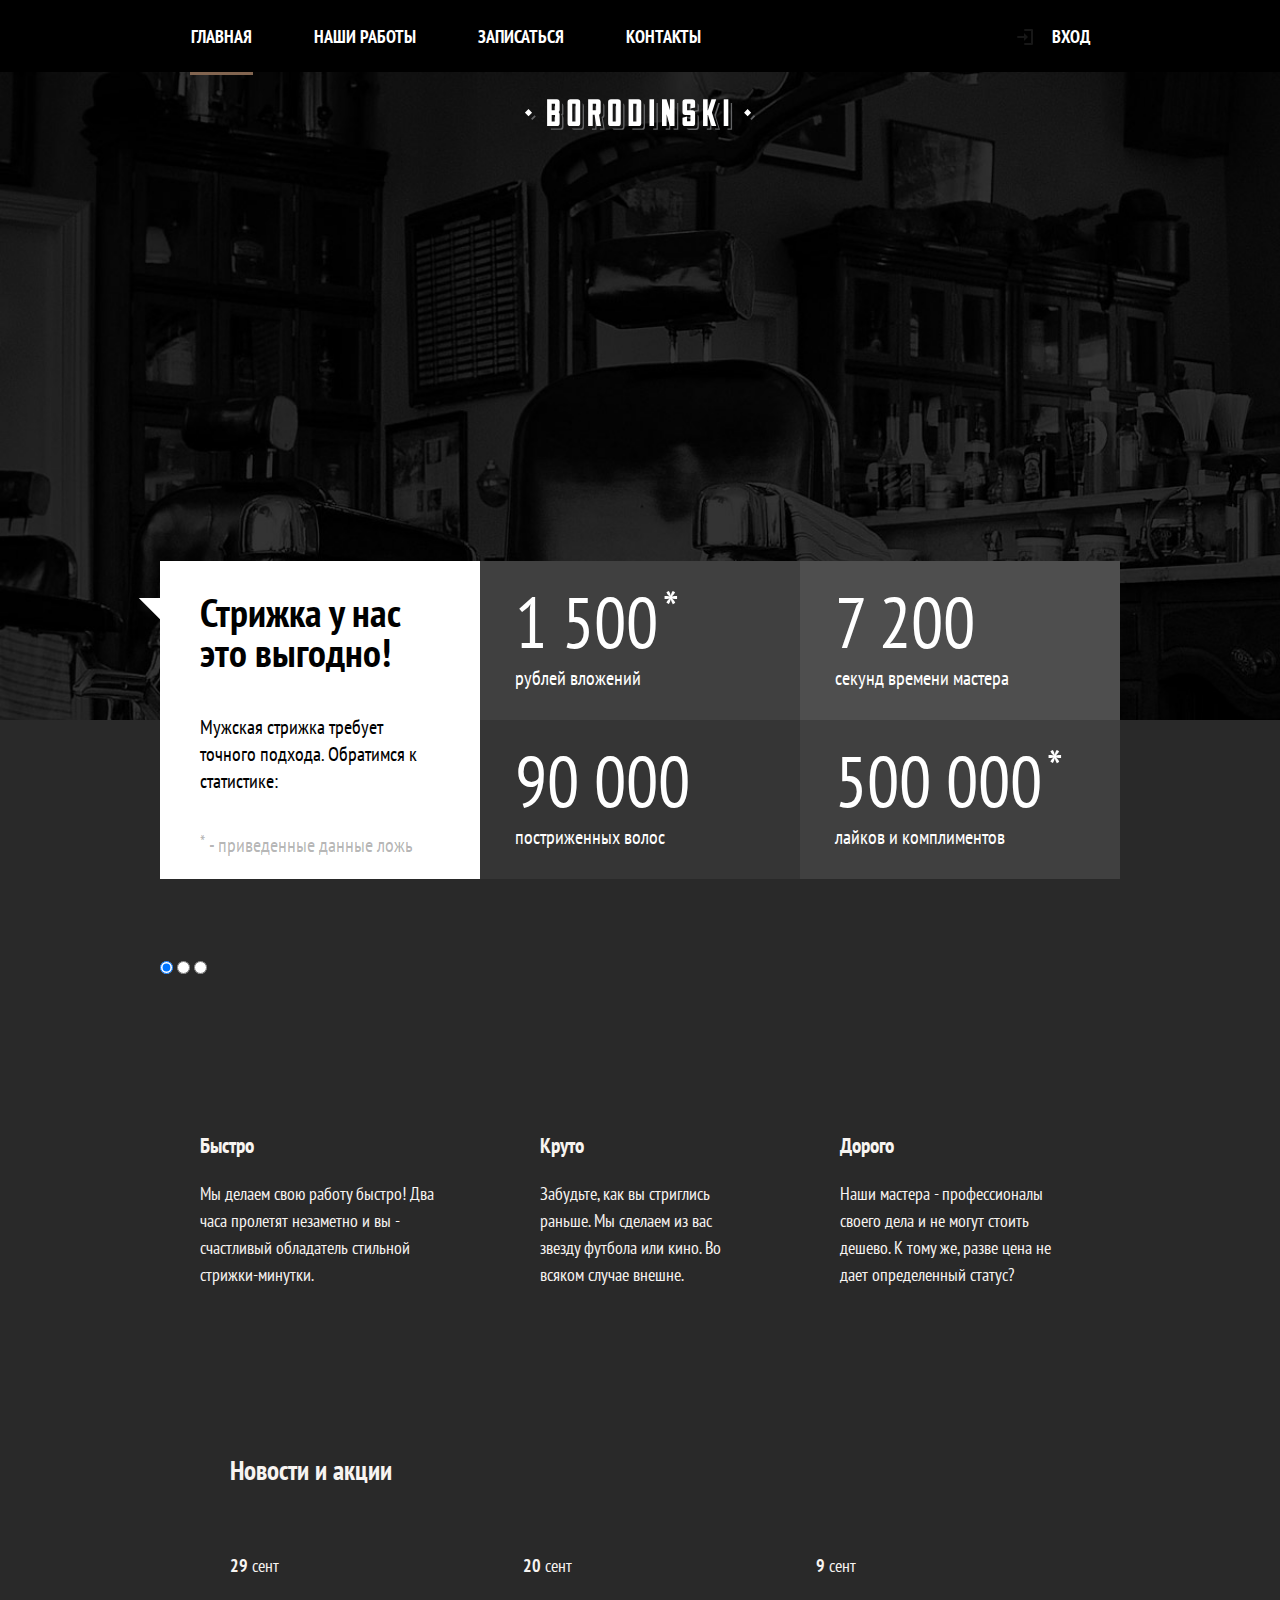
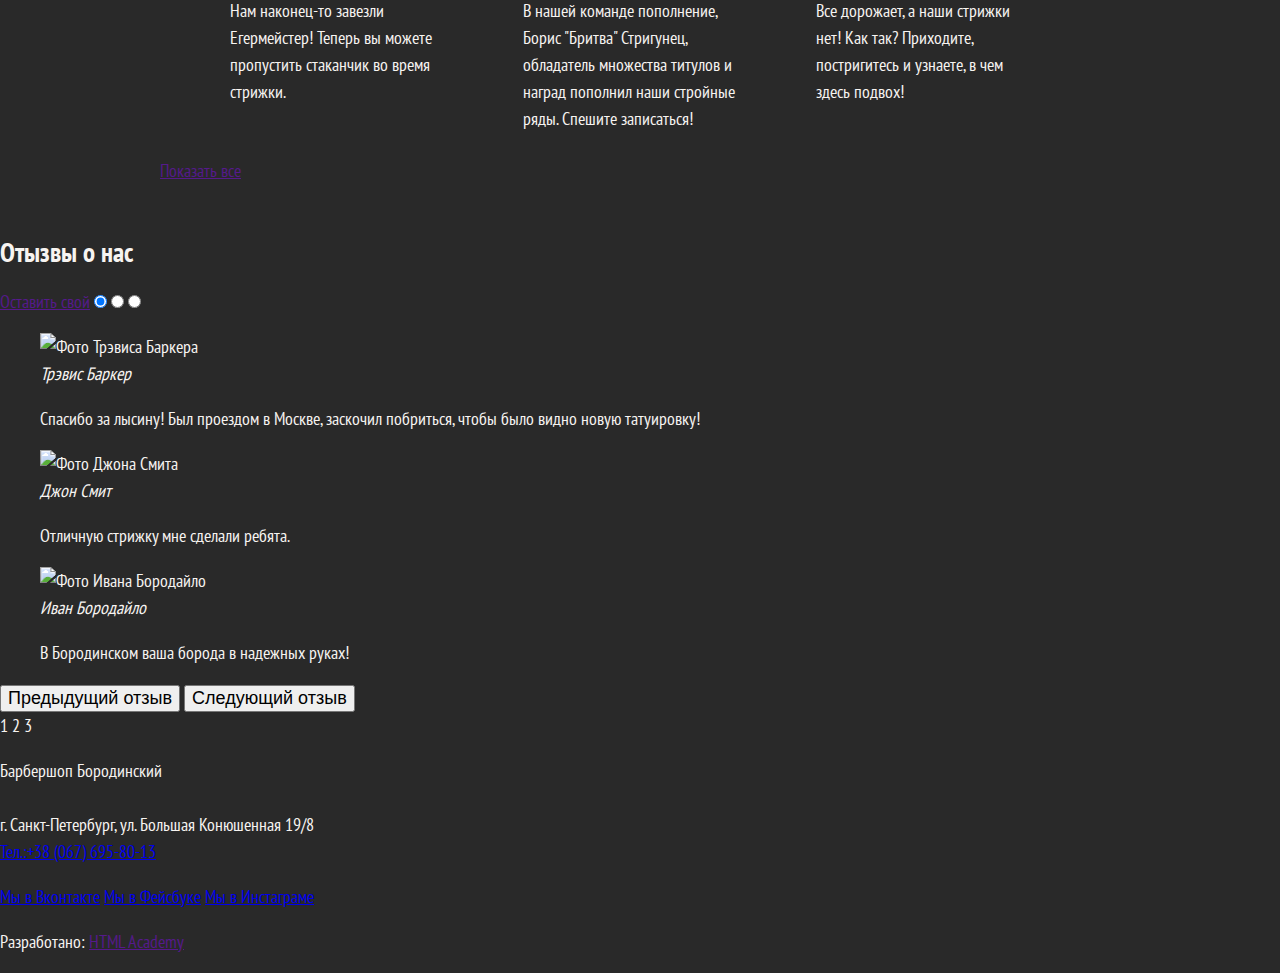
==== index.html @ 431e6f8d "Add files via upload" ====
<!DOCTYPE html>
<html lang="ru">
  <head>
    <meta charset="utf-8">
    <title>Барбершоп Бородинский</title>
    <meta name="viewport" content="width=device-width,initial-scale=1">
    <meta name="format-deection" content="telephone=no">
    <link rel="stylesheet" href="css/normalize.css">
    <link rel="stylesheet" href="css/style.css">
    <link rel="shortcut icon" href="favicon.png" type="image/png">
    <link href="https://fonts.googleapis.com/css?family=PT+Sans+Narrow:400,700&amp;subset=cyrillic" rel="stylesheet">
  </head>
  <body>
    <header class="page-header">
      <h1 class="visually-hidden">Барбершоп Бородинский - истинно мужская классика</h1>
      <div class="page-header__logo">
        <img src="img/logotype-mobile.svg" width="370" height="153" alt="Барбершоп Бородинский">
      </div>
      <nav class="main-nav  main-nav--closed  main-nav--nojs">
        <button class="main-nav__toggle" type="button">Открыть меню</button>
        <div class="main-nav__wrapper">
          <ul class="main-nav__items">
            <li class="main-nav__item  main-nav__item--active"><a>Главная</a></li>
            <li class="main-nav__item"><a href="">Наши работы</a></li>
            <li class="main-nav__item"><a href="">Записаться</a></li>
            <li class="main-nav__item"><a href="">Контакты</a></li>
          </ul>
          <ul class="main-nav__user-items">
            <li class="main-nav__user-item"><a class="main-nav__user-login" href="login.html" title="Войти">Вход</a></li>
          </ul>
        </div>
      </nav>
    </header>
    <main class="page-main">
      <section class="stats">
        <header class="stats__header">
          <h2 class="stats__title  visually-hidden">Статистика Барбершопа</h2>
          <b class="stats__slogan">Стрижка у нас<br>  это выгодно!</b>
          <p class="stats__intro">Мужская стрижка требует точного подхода. Обратимся к статистике:</p>
          <small class="stats__legend  stats__legend--top"><sup>*</sup> - приведенные данные ложь</small>
        </header>
        <table class="stats__items">
          <tr>
            <td class="stats__value">1 500<sup>*</sup></td>
            <td class="stats__field">рублей<br> вложений</td>
          </tr>
          <tr>
            <td class="stats__value">7 200</td>
            <td class="stats__field">секунд<br> времени мастера</td>
          </tr>
          <tr>
            <td class="stats__value">90 000</td>
            <td class="stats__field">постриженных<br> волос</td>
          </tr>
          <tr>
            <td class="stats__value">500 000<sup>*</sup></td>
            <td class="stats__field">лайков<br> и комплиментов</td>
          </tr>
        </table>
        <small class="stats__legend  stats__legend--bottom"><sup>*</sup> - приведенные данные ложь</small>
      </section>
      <section class="advantages">
        <div class="advantages__wrapper  slider">
          <h2 class="advantages__title  visually-hidden">Наши преимущества</h2>
          <input class="slider__input" type="radio" name="advantages" id="advantages-input-1" checked>
          <input class="slider__input" type="radio" name="advantages" id="advantages-input-2">
          <input class="slider__input" type="radio" name="advantages" id="advantages-input-3">
          <ul class="advantages__items">
            <li class="advantages__item  advantages__item--fast  slider__item">
              <h3 class="advantages__item-title">Быстро</h3>
              <p>Мы делаем свою работу быстро! Два часа пролетят незаметно и вы - счастливый обладатель стильной стрижки-минутки.</p>
            </li>
            <li class="advantages__item  advantages__item--fast  slider__cool">
              <h3 class="advantages__item-title">Круто</h3>
              <p>Забудьте, как вы стриглись раньше. Мы сделаем из вас звезду футбола или кино. Во всяком случае внешне.</p>
            </li>
            <li class="advantages__item  advantages__item--fast  slider__pricy">
              <h3 class="advantages__item-title">Дорого</h3>
              <p>Наши мастера - профессионалы своего дела и не могут стоить дешево. К тому же, разве цена не дает определенный статус?</p>
            </li>
          </ul>
          <div class="advantages__toggles  slider__toggles">
            <label class="slider__toggle" for="advantages-input-1"></label>
            <label class="slider__toggle" for="advantages-input-2"></label>
            <label class="slider__toggle" for="advantages-input-3"></label>
          </div>
        </div>
      </section>
      <section class="news">
        <div class="news__wrapper">
          <h2 class="news__title">Новости и акции</h2>
          <ul class="news__items">
            <li class="news__item">
              <time class="news__date" datetime="2017-09-29"><b>29</b> сент</time>
              <p>Нам наконец-то завезли Егермейстер! Теперь вы можете пропустить стаканчик во время стрижки.</p>
            </li>
            <li class="news__item">
              <time class="news__date" datetime="2017-09-20"><b>20</b> сент</time>
              <p>В нашей команде пополнение, Борис "Бритва" Стригунец, обладатель множества титулов и наград
                пополнил наши стройные ряды. Спешите записаться!</p>
            </li>
            <li class="news__item">
              <time class="news__date" datetime="2017-09-09"><b>9</b> сент</time>
              <p>Все дорожает, а наши стрижки нет! Как так? Приходите, постригитесь и узнаете, в чем здесь подвох!</p>
            </li>
          </ul>
          <a class="news__to-all  btn" href="">Показать все</a>
        </div>
      </section>
      <section class="reviews">
        <div class="reviews__wrapper  slider">
          <h2 class="reviews__title">Отызвы о нас</h2>
          <a class="reviews__write  btn" href="">Оставить свой</a>
          <input class="slider__input" type="radio" name="reviews" id="reviews-input-1" checked>
          <input class="slider__input" type="radio" name="reviews" id="reviews-input-2">
          <input class="slider__input" type="radio" name="reviews" id="reviews-input-3">
          <div class="reviews__items">
            <blockquote class="reviews__item  slider__item">
              <div class="reviews__author-foto">
                <img src="img/pic-travis.jpg" width="50" height="33" alt="Фото Трэвиса Баркера">
              </div>
              <cite class="reviews__author-name">Трэвис Баркер</cite>
              <p>Спасибо за лысину! Был проездом в Москве, заскочил побриться, чтобы было видно новую татуировку!</p>
            </blockquote>
            <blockquote class="reviews__item  slider__item">
              <div class="reviews__author-foto">
                <img src="img/pic-travis.jpg" width="50" height="33" alt="Фото Джона Смита">
              </div>
              <cite class="reviews__author-name">Джон Смит</cite>
              <p>Отличную стрижку мне сделали ребята.</p>
            </blockquote>
            <blockquote class="reviews__item  slider__item">
              <div class="reviews__author-foto">
                <img src="img/pic-travis.jpg" width="50" height="33" alt="Фото Ивана Бородайло">
              </div>
              <cite class="reviews__author-name">Иван Бородайло</cite>
              <p>В Бородинском ваша борода в надежных руках!</p>
            </blockquote>
            <button class="reviews__prev" type="button">Предыдущий отзыв</button>
            <button class="reviews__next" type="button">Следующий отзыв</button>
          </div>
          <div class="reviews__toggles  slider__toggles">
            <label class="slider__toggle" for="reviews-input-1">1</label>
            <label class="slider__toggle" for="reviews-input-2">2</label>
            <label class="slider__toggle" for="reviews-input-3">3</label>
          </div>
        </div>
      </section>
    </main>
    <footer class="page-footer">
      <div class="page-footer__wrapper">
        <p class="page-footer__contacts">
          <div>Барбершоп Бородинский</div><br>
          г. Санкт-Петербург, ул. Большая Конюшенная 19/8<br>
          <a href="tel:+380676958013"><span class="page-footer__contacts-hidden">Тел.:</span>+38 (067) 695-80-13</a>
        </p>
        <p class="page-footer__social">
          <span class="social-links">
            <a class="social-link  social-link--vk" href="https://vk.com">Мы в Вконтакте</a>
            <a class="social-link  social-link--fb" href="https://facebook.com">Мы в Фейсбуке</a>
            <a class="social-link  social-link--in" href="https://instagram.com">Мы в Инстаграме</a>
          </span>
          <p class="page-footer__copyright">
            Разработано:
            <a class="btn  page-footer__copyright-link" href="">HTML Academy</a>
          </p>
      </div>
    </footer>
    <script src="js/menu.js"></script>
  </body>
</html>
---- css/style.css ----
body {
  font-size: 18px;
  line-height: 27px;
  font-family: "PT Sans Narrow", Arial, sans-serif;
  color: #f7f4f1;
  font-style: normal;
  background-color: #292929;
}
img {
  max-width: 100%;
  height: auto;
}
.visually-hidden {
  position: absolute;
  overflow: hidden;
  clip: rect(0 0 0 0);
  height: 1px;
  width: 1px;
  margin: -1px;
  padding: 0;
  border: 0;
}
.advantages__wrapper {
  width: 320px;
  margin: 0 auto;
  min-height: 320px;
  padding-top: 30px;
}
@media (min-width: 768px) {
  .advantages__wrapper {
    width: 640px;
  }
}
@media (min-width: 1200px) {
  .advantages__wrapper {
    width: 960px;
  }
}
.advantages__items {
  margin: 0;
  padding: 0;
  list-style: none;
}
.advantages__item {
  min-height: 145px;
  margin-bottom: 23px;
  padding: 0 44px;
  padding-top: 125px;
}
.advantages__item:nth-child(n+2) {
  display: none;
}
@media (min-width: 768px) {
  .advantages__wrapper {
    padding-top: 42px;
  }
  .advantages__items {
    padding-bottom: 4px;
  }
  .advantages__item {
    min-height: 95px;
    margin: 0 30px;
    margin-bottom: 40px;
    padding: 0;
    padding-bottom: 39px;
    padding-left: 128px;
  }
  .advantages__item:nth-child(n+2) {
    display: block;
  }
  .advantages__item:last-child {
    margin-bottom: 0;
  }
}
@media (min-width: 1200px) {
  .advantages__wrapper {
    min-height: 275px;
    padding-top: 75px;
    padding-bottom: 59px;
  }
  .advantages__items {
    display: table;
    width: 100%
    height: 275px;
  }
  .advantages__item {
    display: table-cell;
    width: 240px;
    margin: 0;
    padding: 0 40px;
    padding-top: 130px;
  }
  .advantages__item:nth-child(n+2) {
    display: table-cell;
  }
  .advantages__item:nth-child(2) {
    width: 200px;
    padding-left: 60px;
    padding-right: 60px;
  }
}
.main-nav {
  position: relative;
  width: auto;
  min-height: 51px;
  background-color: #826550;
}
.main-nav__toggle {
  position: absolute;
  top: 0;
  right: 0;
  display: block;
  width: 70px;
  height: 50px;
  font-size: 0;
  z-index: 1000;
  background-color: #6a4d38;
  cursor: pointer;
  border: none;
}
.main-nav__toggle:hover {
  background-color: #624530;
}
.main-nav__toggle:active {
  background-color: #624530;
}
.main-nav--closed .main-nav__toggle::before {
  content: "";
  position: absolute;
  top: 15px;
  left: 17px;
  width: 36px;
  height: 2px;
  background-color: #ffffff;
  box-shadow: 0 8px 0 0 #ffffff,
              0 16px 0 0 #ffffff;
}
.main-nav--closed .main-nav__toggle:active::before {
  background-color: rgba(255, 255, 255, 0.3);
  box-shadow: 0 8px 0 0 rgba(255, 255, 255, 0.3), 0 16px 0 0 rgba(255, 255, 255, 0.3);
}
.main-nav--opened .main-nav__toggle {
  top: 0;
  right: auto;
  left: 0;
}
.main-nav--opened .main-nav__toggle::before,
.main-nav--opened .main-nav__toggle::after {
  content: "";
  position: absolute;
  top: 24px;
  left: 18px;
  width: 36px;
  height: 2px;
  background-color: #ffffff;
}
.main-nav--opened .main-nav__toggle::before {
  transform: rotate(45deg);
  box-shadow: none;
}
.main-nav--opened .main-nav__toggle::after {
  transform: rotate(-45deg);
}
.main-nav--opened .main-nav__toggle:active::before,
.main-nav--opened .main-nav__toggle:active::after {
  background-color: rgba(255, 255, 255, 0.3);
}
.main-nav__items,
.main-nav__user-items {
  margin: 0;
  padding: 0;
  list-style: none;
}
.main-nav__items {
  font-weight: bold;
}
.main-nav__item a {
  display: block;
  padding: 12px 21px;
  padding-bottom: 13px;
  font-size: 18px;
  line-height: 24px;
  color: #ffffff;
  text-transform: uppercase;
  text-decoration: none;
  background-color: #826560;
  border-top: 1px solid #886e5b;
  border-bottom: 1px solid #71543f;
}
.main-nav__item a[href]:hover {
  background-color: #755a46;
  border-top-color: #755a46;
}
.main-nav__item a[href]:active {
  color: rgba(255, 255, 255, 0.3);
  background-color: #6a4d38;
  border-top-color: #6a4d38;
}
.main-nav__user-login {
  position: relative;
  display: block;
  padding: 17px 21px;
  padding-left: 49px;
  line-height: 18px;
  color: #ffffff;
  text-decoration: none;
}
.main-nav__user-login::before {
  content: "";
  position: absolute;
  top: 17px;
  left: 21px;
  width: 16px;
  height: 16px;
  background-image: url("../img/icon-login.png");
  opacity: 0.3;
}
@media (max-width: 767px) {
  .main-nav--closed .main-nav__item {
    display: none;
  }
  .main-nav--closed .main-nav__item--active {
    display: block;
  }
  .main-nav--closed .main-nav__item--active a {
    padding-right: 70px;
    padding-left: 70px;
    text-align: center;
  }
  .main-nav--closed .main-nav__user-item {
    display: none;
  }
  .main-nav--opened .main-nav__wrapper {
    position: absolute;
    top: 0;
    right: 0;
    left: 70px;
    z-index: 20;
    height: 80vh;
    background-color: #6a4d38;
    box-shadow: -3px 0 7px 4px rgba(0, 0, 0, 0.4);
  }
  /* .main-nav--opened .main-nav__wrapper::before {
    content: "";
    position: absolute;
    top: 0;
    left: 6px;
    z-index: -1;
    width: 0;
    height: 100%;
    box-shadow: -7px 0 7px 4px rgba(0, 0, 0, 0.4);
  } */
  .main-nav--nojs .main-nav__toggle {
    display: none;
  }
  .main-nav--nojs .main-nav__wrapper {
    position: static;
    height: auto;
  }
  .main-nav--nojs .main-nav__item {
    display: block;
  }
  .main-nav--nojs .main-nav__item--active a {
    padding-right: 21px;
    padding-left: 21px;
    text-align: left;
  }
  .main-nav--nojs .main-nav__user-item {
    display: block;
    background-color: #6a4d38;
  }
}
@media (min-width: 768px) {
  .main-nav {
    width: auto;
    min-height: 70px;
    margin: 0;
    background-color: black;
  }
  .main-nav__wrapper {
    width: auto;
    display: flex;
  }
  .main-nav__toggle {
    display: none;
  }
  .main-nav__items {
    display: flex;
    flex-wrap: wrap;
    flex-grow: 1;
    width: 570px;
  }
  .main-nav__item {
    margin-right: 32px;
  }
  .main-nav__item:last-child {
    margin-right: 0;
  }
  .main-nav__item--active {
    position: relative;
  }
  .main-nav__item--active::after {
    content: "";
    position: absolute;
    right: 0;
    bottom: -3px;
    left: 0;
    height: 3px;
    background: #826550;
  }
  .main-nav__item a {
    padding: 0;
    padding-top: 25px;
    padding-bottom: 23px;
    background: none;
    border: none;
  }
  .main-nav__item a[href]:hover {
    color: #826550;
    background-color: black;
  }
  .main-nav__item a[href]:active {
    color: #ffffff;
    background-color: black;
    opacity: 0.3;
  }
  .main-nav__user-items {
    width: 60px;
  }
  .main-nav__user-login {
    width: 60px;
    height: 70px;
    padding: 0;
    font-size: 0;
  }
  .main-nav__user-login::before {
    top: 29px;
    left: 12px;
  }
  .main-nav__user-login:hover::before {
    opacity: 1;
  }
  .main-nav__user-login:active::before {
    opacity: 0.3;
  }
}
@media (min-width: 768px) and (min-width: 768px) {
  .main-nav__wrapper {
    width: 84%;
    max-width: 960px;
    margin: 0 auto;
  }
}
@media (min-width: 1200px) {
  .main-nav__item {
    margin-right: 0;
  }
  .main-nav__item--active::after {
    right: 30px;
    left: 30px;
  }
  .main-nav__item a {
    padding-right: 31px;
    padding-left: 31px;
  }
  .main-nav__item a[href]:hover {
    color: #000000;
    background-color: #ffffff;
  }
  .main-nav__item a[href]:active {
    color: rgba(0, 0, 0, 0.3);
    background-color: #ffffff;
    opacity: 1;
  }
  .main-nav__user-items {
    width: auto;
    max-width: 160px;
  }
  .main-nav__user-login {
    position: relative;
    width: auto;
    height: auto;
    padding-top: 25px;
    padding-right: 30px;
    padding-bottom: 23px;
    padding-left: 50px;
    font-weight: bold;
    font-size: 18px;
    line-height: 24px;
    text-transform: uppercase;
    text-decoration: none;
  }
  .main-nav__user-login:hover {
    color: #000000;
    background-color: #ffffff;
  }
  .main-nav__user-login:hover::before {
    background-image: url("../img/icon-login-hover.png");
  }
  .main-nav__user-login:active {
    color: rgba(0, 0, 0, 0.3);
    background-color: #ffffff;
  }
  .main-nav__user-login:active::before {
    opacity: 0.1;
  }
  .main-nav__user-login::before {
    left: 15px;
  }
}
.news__wrapper {
  width: 320px;
  margin: 0 auto;
  min-height: 440px;
  padding-top: 67px;
  padding-bottom: 28px;
}
@media (min-width: 768px) {
  .news__wrapper {
    width: 640px;
  }
}
@media (min-width: 1200px) {
  .news__wrapper {
    width: 960px;
  }
}
.news__title {
  min-height: 30px;
  margin: 0;
  margin-bottom: 28px;
}
.news__items {
  margin: 0;
  padding: 0;
  padding-bottom: 7px;
  list-style: none;
}
.news__item {
  min-height: 110px;
  margin: 0 20px;
  margin-bottom: 16px;
  padding-bottom: 18px;
  padding-left: 70px;
}
.news__item:nth-child(n+3) {
  display: none;
}
.news__item:nth-child(2) {
  min-height: 165px;
  padding-bottom: 0;
}
@media (min-width: 768px) {
  .news {
    padding-top: 90px;
    padding-bottom: 28px;
  }
  .news__wrapper {
    min-height: 270px;
    padding: 0;
  }
  .news__title {
    min-height: 40px;
    margin-right: 200px;
    margin-bottom: 55px;
  }
  .news_items {
    font-size: 0;
  }
  .news__item {
    display: inline-block;
    width: 219px;
    margin: 0;
    padding: 0;
    padding-left: 70px;
    vertical-align: top;
  }
}
@media (min-width: 1200px) {
  .news {
    padding-top: 88px;
    padding-bottom: 32px;
  }
  .news__title {
    margin-left: 70px;
  }
  .news__item:nth-child(n+3) {
    display: inline-block;
  }
}
.page-header__logo {
  height: 85px;
  text-align: center;
}
.page-header__logo img {
  width: 230px;
  height: 85px;
}
@media (min-width: 768px) {
  .page-header {
    /* position: relative; */
    display: flex;
    flex-direction: column;
    min-height: 0;
    background-color: #000000;
  }
  .page-header__logo {
    order: 2;
    /*position: absolute;
    bottom: 0; */
    width: 100%;
    height: 400px;
    background-color: #000000;
    background-image: url("../img/bb-tablet.jpg");
    background-repeat: no-repeat;
    background-position: center -9px;
    background-size: cover;
  }
}
@media (min-width: 1200px) {
  .page-header__logo {
    height: 648px;
    background-image: url("../img/bb-desktop.jpg");
    background-position: center 0px;
    background-size: cover;
  }
  .page-header__logo img {
    bottom: 438px;
  }
}
.stats {
  width: auto;
}
@media (min-width: 768px) {
  .stats {
    width: 84%;
    max-width: 960px;
    margin: 0 auto;
  }
}
.stats__header {
  padding-top: 27px;
  padding-right: 38px;
  padding-bottom: 26px;
  padding-left: 38px;
  min-height: 130px;
  color: #000000;
  background-color: #ffffff;
}
.stats__slogan {
  display: block;
  margin-bottom: 16px;
  font-weight: bold;
  font-size: 30px;
  line-height: 30px;
  text-align: center;
  text-transform: uppercase;
}
.stats__intro {
  margin: 0;
  font-size: 20px;
  line-height: 27px;
  text-align: center;
}
.stats__legend {
  display: block;
  font-size: 20px;
  line-height: 20px;
}
.stats__legend--bottom {
  padding-top: 20px;
  padding-bottom: 14px;
  text-align: center;
  color: rgba(255, 255, 255, 0.3);
  background-color: #292929;
}
.stats__legend--top {
  display: none;
}
.stats__legend sup {
  top: -0.25em;
  font-size: 90%;
}
.stats__items {
  width: 100%;
  border-collapse: collapse;
}
.stats__items tr {
  color: #ffffff;
  background-color: #404040;
}
.stats__items tr:nth-child(2) {
  background-color: #4e4e4e;
}
.stats__items tr:nth-child(3) {
  background-color: #353535;
}
.stats__items tr:nth-child(4) {
  background-color: #404040;
}
.stats__value,
.stats__field {
  width: 50%;
  padding: 20px;
  padding-bottom: 19px;
  vertical-align: top;
}
.stats__value {
  padding-right: 0;
  font-size: 40px;
  line-height: 40px;
}
.stats__value sup {
  top: -0.35em;
  margin-left: 5px;
}
.stats__field {
  padding-left: 0;
  font-size: 18px;
  line-height: 18px;
  text-align: right;
}
@media (min-width: 768px) {
  .stats {
    position: relative;
    z-index: 1;
    margin-top: -184px;
  }
  .stats__items {
    display: block;
  }
  .stats__items::after {
    content: "";
    display: table;
    clear: both;
  }
  .stats__header {
    position: relative;
    display: flex;
    flex-direction: row;
    flex-wrap: wrap;
    padding: 31px 40px;
    min-height: 129px;
    padding: 0;
    padding-top: 31px;
    padding-bottom: 24px;
  }
  .stats__header::before {
    content: "";
    position: absolute;
    top: 27px;
    left: -15px;
    border: 15px solid transparent;
    border-bottom-color: #ffffff;
    transform: rotate(45deg);
  }
  .stats__slogan {
    width: 50%;
    margin-bottom: 20px;
    font-size: 40px;
    line-height: 40px;
    text-align: left;
    text-transform: none;
  }
  .stats__intro {
    width: 37.5%;
    padding-left: 30px;
    padding: 0;
    padding-top: 4px;
    text-align: left;
  }
  .stats__legend--top {
    display: block;
    width: 50%;
    color: rgba(0, 0, 0, 0.3);
  }
  .stats__legend--bottom {
    display: none;
  }
  /*.stats__list {
    .clearfix();
    display: block;
  }*/
  .stats__items tbody {
    display: flex;
    flex-wrap: wrap;
  }
  .stats__items tr {
    display: block;
    box-sizing: border-box;
    width: 50%;
    padding: 25px 35px;
    padding-bottom: 28px;
  }
  .stats__value,
  .stats__field {
    display: block;
    width: auto;
    padding: 0;
  }
  .stats__value {
    margin-bottom: 7px;
    font-size: 72px;
    line-height: 72px;
  }
  .stats__field {
    font-size: 20px;
    line-height: 27px;
    text-align: left;
  }
  .stats__field br {
    display: none;
  }
}
@media (min-width: 1200px) {
  .stats {
    display: flex;
    margin-top: -159px;
  }
  .stats__header {
    flex-direction: column;
    width: 240px;
    min-height: 263px;
    padding-left: 40px;
    padding-right: 40px;
  }
  .stats__header::before {
    top: 22px;
  }
  .stats__slogan {
    width: auto;
    margin-bottom: 42px;
  }
  .stats__intro {
    width: auto;
    margin-bottom: 32px;
    padding: 0;
  }
  .stats__legend--top {
    width: auto;
    margin-top: auto;
  }
  .stats__items {
    display: flex;
    width: 640px;
  }
}
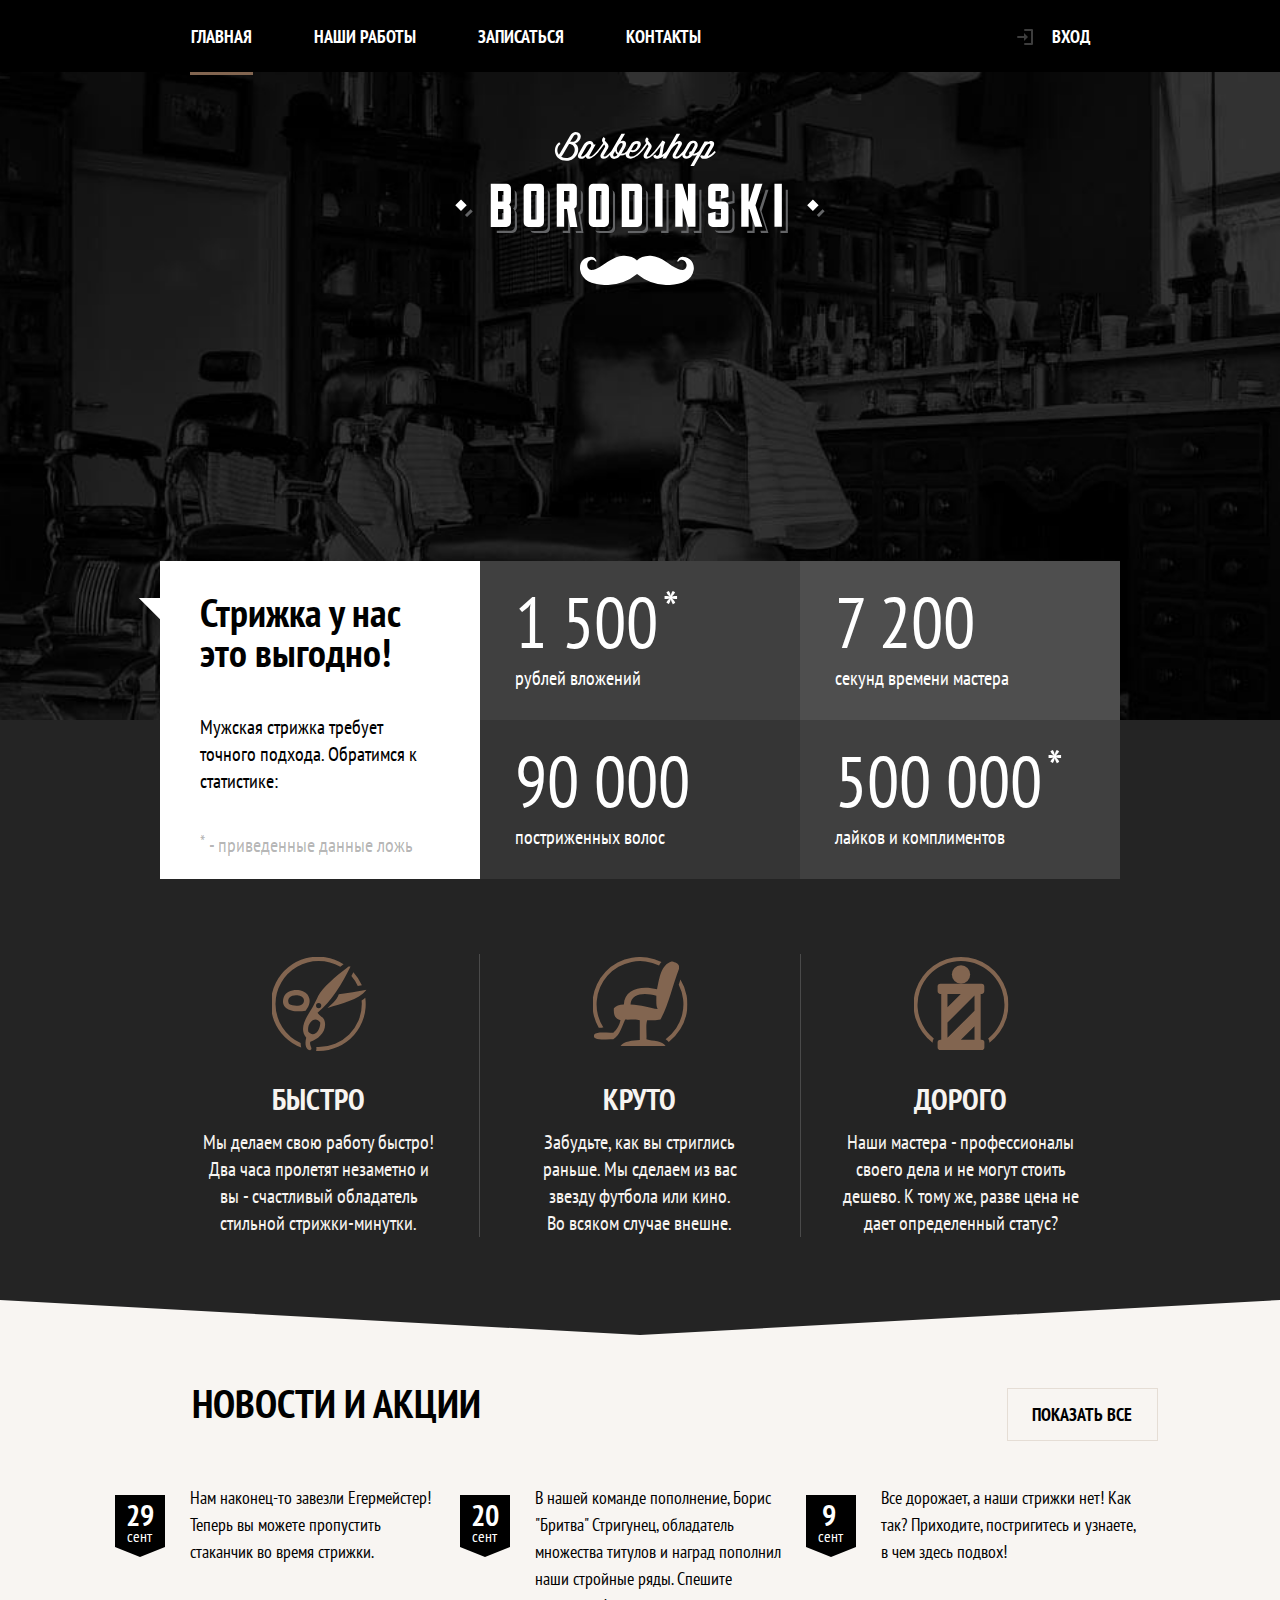
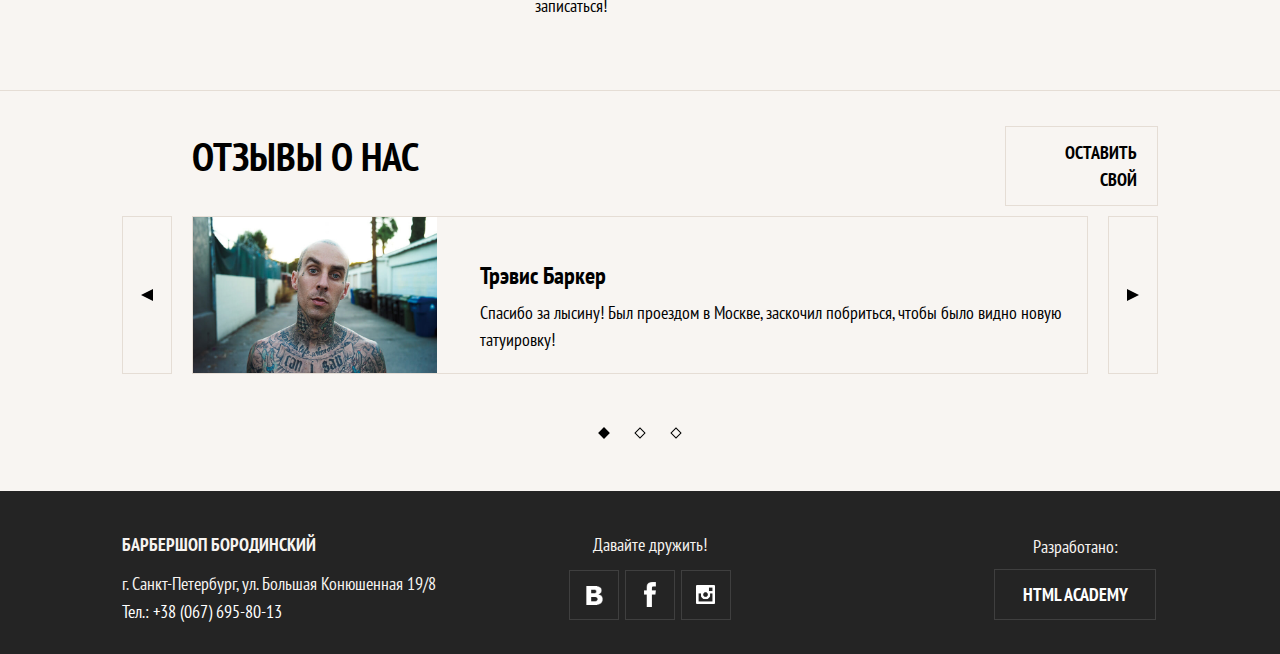
==== commit 060bdcd0: "Add files via upload" ====
--- a/index.html
+++ b/index.html
@@ -14,7 +14,11 @@
     <header class="page-header">
       <h1 class="visually-hidden">Барбершоп Бородинский - истинно мужская классика</h1>
       <div class="page-header__logo">
-        <img src="img/logotype-mobile.svg" width="370" height="153" alt="Барбершоп Бородинский">
+        <picture>
+          <source media="(min-width: 1200px)" srcset="img/logotype-desktop.svg">
+          <source media="(min-width: 768px)" srcset="img/logotype-tablet.svg">
+          <img src="img/logotype-mobile.svg" width="370" height="153" alt="Барбершоп «Бородинский»">
+        </picture>
       </div>
       <nav class="main-nav  main-nav--closed  main-nav--nojs">
         <button class="main-nav__toggle" type="button">Открыть меню</button>
@@ -70,11 +74,11 @@
               <h3 class="advantages__item-title">Быстро</h3>
               <p>Мы делаем свою работу быстро! Два часа пролетят незаметно и вы - счастливый обладатель стильной стрижки-минутки.</p>
             </li>
-            <li class="advantages__item  advantages__item--fast  slider__cool">
+            <li class="advantages__item  advantages__item--cool  slider__item">
               <h3 class="advantages__item-title">Круто</h3>
               <p>Забудьте, как вы стриглись раньше. Мы сделаем из вас звезду футбола или кино. Во всяком случае внешне.</p>
             </li>
-            <li class="advantages__item  advantages__item--fast  slider__pricy">
+            <li class="advantages__item  advantages__item--pricy  slider__item">
               <h3 class="advantages__item-title">Дорого</h3>
               <p>Наши мастера - профессионалы своего дела и не могут стоить дешево. К тому же, разве цена не дает определенный статус?</p>
             </li>
@@ -109,7 +113,7 @@
       </section>
       <section class="reviews">
         <div class="reviews__wrapper  slider">
-          <h2 class="reviews__title">Отызвы о нас</h2>
+          <h2 class="reviews__title">Отзывы о нас</h2>
           <a class="reviews__write  btn" href="">Оставить свой</a>
           <input class="slider__input" type="radio" name="reviews" id="reviews-input-1" checked>
           <input class="slider__input" type="radio" name="reviews" id="reviews-input-2">
@@ -117,21 +121,21 @@
           <div class="reviews__items">
             <blockquote class="reviews__item  slider__item">
               <div class="reviews__author-foto">
-                <img src="img/pic-travis.jpg" width="50" height="33" alt="Фото Трэвиса Баркера">
+                <img src="img/travis.jpg" width="50" height="33" alt="Фото Трэвиса Баркера">
               </div>
               <cite class="reviews__author-name">Трэвис Баркер</cite>
               <p>Спасибо за лысину! Был проездом в Москве, заскочил побриться, чтобы было видно новую татуировку!</p>
             </blockquote>
             <blockquote class="reviews__item  slider__item">
               <div class="reviews__author-foto">
-                <img src="img/pic-travis.jpg" width="50" height="33" alt="Фото Джона Смита">
+                <img src="img/diesel.jpg" width="50" height="33" alt="Фото Джона Смита">
               </div>
               <cite class="reviews__author-name">Джон Смит</cite>
               <p>Отличную стрижку мне сделали ребята.</p>
             </blockquote>
             <blockquote class="reviews__item  slider__item">
               <div class="reviews__author-foto">
-                <img src="img/pic-travis.jpg" width="50" height="33" alt="Фото Ивана Бородайло">
+                <img src="img/travis.jpg" width="50" height="33" alt="Фото Ивана Бородайло">
               </div>
               <cite class="reviews__author-name">Иван Бородайло</cite>
               <p>В Бородинском ваша борода в надежных руках!</p>
@@ -140,9 +144,9 @@
             <button class="reviews__next" type="button">Следующий отзыв</button>
           </div>
           <div class="reviews__toggles  slider__toggles">
-            <label class="slider__toggle" for="reviews-input-1">1</label>
-            <label class="slider__toggle" for="reviews-input-2">2</label>
-            <label class="slider__toggle" for="reviews-input-3">3</label>
+            <label class="slider__toggle" for="reviews-input-1"></label>
+            <label class="slider__toggle" for="reviews-input-2"></label>
+            <label class="slider__toggle" for="reviews-input-3"></label>
           </div>
         </div>
       </section>
@@ -151,15 +155,16 @@
       <div class="page-footer__wrapper">
         <p class="page-footer__contacts">
           <div>Барбершоп Бородинский</div><br>
-          г. Санкт-Петербург, ул. Большая Конюшенная 19/8<br>
-          <a href="tel:+380676958013"><span class="page-footer__contacts-hidden">Тел.:</span>+38 (067) 695-80-13</a>
+          <p class="page-footer__adress">г. Санкт-Петербург, ул. Большая Конюшенная 19/8<br></p>
+          <a class="btn  page-footer__contacts-hidden" href="tel:+380676958013">+38 (067) 695-80-13</a>
         </p>
         <p class="page-footer__social">
           <span class="social-links">
             <a class="social-link  social-link--vk" href="https://vk.com">Мы в Вконтакте</a>
             <a class="social-link  social-link--fb" href="https://facebook.com">Мы в Фейсбуке</a>
-            <a class="social-link  social-link--in" href="https://instagram.com">Мы в Инстаграме</a>
+            <a class="social-link  social-link--ig" href="https://instagram.com">Мы в Инстаграме</a>
           </span>
+        </p>
           <p class="page-footer__copyright">
             Разработано:
             <a class="btn  page-footer__copyright-link" href="">HTML Academy</a>
--- a/css/style.css
+++ b/css/style.css
@@ -1,10 +1,64 @@
+.btn {
+  font-weight: 700;
+  text-transform: uppercase;
+  text-decoration: none;
+}
+.slider__item {
+  display: none;
+}
+.slider__toggles {
+  width: 150px;
+  height: 10px;
+  text-align: center;
+  z-index: 1000;
+}
+.slider__toggle {
+  display: inline-block;
+  width: 6px;
+  height: 6px;
+  margin: 0 12px;
+  background-color: #f8f5f2;
+  border: 1px solid #000000;
+  vertical-align: top;
+  cursor: pointer;
+  transform: rotate(45deg);
+}
+.advantages__toggles .slider__toggle {
+  border: 1px solid #ffffff;
+  background-color: #242424;
+}
+.slider input[type=radio] {
+  display: none;
+}
+#reviews-input-1:checked ~ .reviews__items .reviews__item:nth-child(1),
+#reviews-input-2:checked ~ .reviews__items .reviews__item:nth-child(2),
+#reviews-input-3:checked ~ .reviews__items .reviews__item:nth-child(3) {
+  display: flex;
+  flex-direction: column;
+}
+#reviews-input-1:checked ~ .slider__toggles label[for=reviews-input-1],
+#reviews-input-2:checked ~ .slider__toggles label[for=reviews-input-2],
+#reviews-input-3:checked ~ .slider__toggles label[for=reviews-input-3] {
+  background-color: #000000;
+}
+#advantages-input-1:checked ~ .advantages__items .advantages__item:nth-child(1),
+#advantages-input-2:checked ~ .advantages__items .advantages__item:nth-child(2),
+#advantages-input-3:checked ~ .advantages__items .advantages__item:nth-child(3) {
+  display: block;
+  flex-direction: column;
+}
+#advantages-input-1:checked ~ .slider__toggles label[for=advantages-input-1],
+#advantages-input-2:checked ~ .slider__toggles label[for=advantages-input-2],
+#advantages-input-3:checked ~ .slider__toggles label[for=advantages-input-3] {
+  background-color: #ffffff;
+}
 body {
   font-size: 18px;
   line-height: 27px;
   font-family: "PT Sans Narrow", Arial, sans-serif;
   color: #f7f4f1;
   font-style: normal;
-  background-color: #292929;
+  background-color: #242424;
 }
 img {
   max-width: 100%;
@@ -21,9 +75,11 @@
   border: 0;
 }
 .advantages__wrapper {
+  position: relative;
   width: 320px;
   margin: 0 auto;
-  min-height: 320px;
+  width: 100%;
+  min-height: 280px;
   padding-top: 30px;
 }
 @media (min-width: 768px) {
@@ -35,6 +91,18 @@
   .advantages__wrapper {
     width: 960px;
   }
+}
+.advantages__wrapper::after {
+  content: "";
+  position: absolute;
+  margin-top: -20px;
+  width: 100%;
+  height: 35px;
+  bottom: -35px;
+  left: 0;
+  background-image: url(../img/corner-dark.svg);
+  background-repeat: no-repeat;
+  transform: rotate(180deg);
 }
 .advantages__items {
   margin: 0;
@@ -42,28 +110,116 @@
   list-style: none;
 }
 .advantages__item {
-  min-height: 145px;
-  margin-bottom: 23px;
-  padding: 0 44px;
+  min-height: 126px;
+  padding: 15px 44px;
   padding-top: 125px;
+}
+.advantages__item p {
+  text-align: center;
+  margin: auto;
+  margin-top: 0;
+  font-size: 20px;
+  line-height: 27px;
+  width: 90%;
+}
+.advantages__item-title {
+  text-align: center;
+  font-size: 30px;
+  line-height: 30px;
+  margin-top: 0;
+  margin-bottom: 15px;
+  text-transform: uppercase;
+}
+.advantages__item::before {
+  content: "";
+  position: absolute;
+  margin-top: -20px;
+  width: 95px;
+  height: 95px;
+  bottom: 190px;
+  left: 50%;
+  transform: translateX(-50%);
+  background-repeat: no-repeat;
+}
+.advantages__item--fast::before {
+  background-image: url(../img/advantage-1-illustration.svg);
+}
+.advantages__item--cool::before {
+  background-image: url(../img/advantage-2-illustration.svg);
+}
+.advantages__item--pricy::before {
+  background-image: url(../img/advantage-3-illustration.svg);
 }
 .advantages__item:nth-child(n+2) {
   display: none;
 }
+.advantages__toggles {
+  margin: auto;
+}
 @media (min-width: 768px) {
+  .advantages {
+    position: relative;
+  }
   .advantages__wrapper {
+    width: 81%;
     padding-top: 42px;
+    min-height: 510px;
   }
   .advantages__items {
     padding-bottom: 4px;
   }
+  .advantages__toggles {
+    display: none;
+  }
   .advantages__item {
+    position: relative;
     min-height: 95px;
     margin: 0 30px;
-    margin-bottom: 40px;
+    margin-bottom: 60px;
     padding: 0;
-    padding-bottom: 39px;
+    padding-bottom: 18px;
     padding-left: 128px;
+  }
+  .advantages__item::after {
+    content: "";
+    position: absolute;
+    right: 10px;
+    bottom: -20px;
+    left: 7px;
+    height: 1px;
+    background-color: #4a4a4a;
+  }
+  .advantages__item:last-child::after {
+    display: none;
+  }
+  .advantages__item::before {
+    content: "";
+    position: absolute;
+    margin-top: 0;
+    bottom: 0;
+    top: 3px;
+    left: 0;
+    transform: none;
+    width: 95px;
+    height: 94px;
+  }
+  .advantages__item::after:last-child {
+    height: 0px;
+  }
+  .advantages__item p {
+    text-align: left;
+    margin-top: 0;
+    font-size: 20px;
+    line-height: 27px;
+    width: 100%;
+  }
+  .advantages__item-title {
+    text-align: left;
+    font-size: 30px;
+    line-height: 30px;
+    margin-top: 0;
+    margin-bottom: 15px;
+    text-transform: uppercase;
   }
   .advantages__item:nth-child(n+2) {
     display: block;
@@ -71,15 +227,32 @@
   .advantages__item:last-child {
     margin-bottom: 0;
   }
+  .advantages__wrapper::after {
+    display: none;
+  }
+  .advantages::after {
+    content: "";
+    position: absolute;
+    margin-top: -20px;
+    width: 100%;
+    height: 35px;
+    bottom: -35px;
+    left: 0;
+    background-image: url(../img/corner-dark.svg);
+    background-repeat: no-repeat;
+    transform: rotate(180deg);
+  }
 }
 @media (min-width: 1200px) {
   .advantages__wrapper {
+    max-width: 1200px;
     min-height: 275px;
     padding-top: 75px;
     padding-bottom: 59px;
   }
   .advantages__items {
     display: table;
+    margin: auto;
     width: 100%
     height: 275px;
   }
@@ -90,6 +263,20 @@
     padding: 0 40px;
     padding-top: 130px;
   }
+  .advantages__item:nth-child(2) {
+    border-left: 1px solid #4a4a4a;
+    border-right: 1px solid #4a4a4a;
+  }
+  .advantages__item p {
+    text-align: center;
+  }
+  .advantages__item-title {
+    text-align: center;
+  }
+  .advantages__item::before {
+    left: 50%;
+    transform: translateX(-50%);
+  }
   .advantages__item:nth-child(n+2) {
     display: table-cell;
   }
@@ -97,6 +284,9 @@
     width: 200px;
     padding-left: 60px;
     padding-right: 60px;
+  }
+  .advantages__item::after {
+    display: none;
   }
 }
 .main-nav {
@@ -213,7 +403,7 @@
   width: 16px;
   height: 16px;
   background-image: url("../img/icon-login.png");
-  opacity: 0.3;
+  opacity: 0.8;
 }
 @media (max-width: 767px) {
   .main-nav--closed .main-nav__item {
@@ -408,47 +598,112 @@
     left: 15px;
   }
 }
+.news {
+  background-color: #f8f5f2;
+  color: #000000;
+}
 .news__wrapper {
-  width: 320px;
-  margin: 0 auto;
-  min-height: 440px;
-  padding-top: 67px;
-  padding-bottom: 28px;
-}
-@media (min-width: 768px) {
-  .news__wrapper {
-    width: 640px;
-  }
-}
-@media (min-width: 1200px) {
-  .news__wrapper {
-    width: 960px;
-  }
+  position: relative;
+  width: auto;
+  min-height: 390px;
 }
 .news__title {
-  min-height: 30px;
-  margin: 0;
-  margin-bottom: 28px;
+  font-size: 30px;
+  line-height: 30px;
+  text-align: center;
+  text-transform: uppercase;
+  padding-top: 60px;
+  margin-bottom: -80px;
+  margin-top: 0;
 }
 .news__items {
   margin: 0;
   padding: 0;
-  padding-bottom: 7px;
+  padding-bottom: 110px;
   list-style: none;
 }
 .news__item {
-  min-height: 110px;
-  margin: 0 20px;
+  height: 70px;
+  margin: 0;
   margin-bottom: 16px;
   padding-bottom: 18px;
-  padding-left: 70px;
+  padding-left: 90px;
 }
 .news__item:nth-child(n+3) {
   display: none;
 }
 .news__item:nth-child(2) {
-  min-height: 165px;
   padding-bottom: 0;
+}
+.news__to-all {
+  display: block;
+  font-weight: 700;
+  text-align: center;
+  margin: auto;
+  width: 95%;
+  line-height: 49px;
+  color: #000000;
+  text-transform: uppercase;
+  text-decoration: none;
+  border: 1px solid #e5ddd5;
+}
+.news__date {
+  position: relative;
+  display: inline-block;
+  box-sizing: border-box;
+  width: 50px;
+  top: 100px;
+  left: -75px;
+  margin: 12px 20px 0 0;
+  padding: 5px 12px 3px;
+  font-weight: 400;
+  font-size: 16px;
+  line-height: 16px;
+  color: #ffffff;
+  text-transform: lowercase;
+  background-color: #000000;
+}
+.news__date b {
+  width: 25px;
+}
+.news__date::after {
+  content: "";
+  position: absolute;
+  right: 0;
+  left: 0;
+  bottom: -10px;
+  width: 0;
+  height: 0;
+  border: 10px solid transparent;
+  border-top-color: #000000;
+  border-right-width: 25px;
+  border-bottom: none;
+  border-left-width: 25px;
+}
+.news__date b {
+  display: inline-block;
+  margin-bottom: -4px;
+  margin-left: -1px;
+  font-weight: 700;
+  font-size: 30px;
+  line-height: 30px;
+  text-align: center;
+}
+.news__item p {
+  width: 99%;
+  min-height: 54px;
+  margin-top: 35px;
+  margin-bottom: 0;
+}
+@media (max-width: 767px) {
+  .news__wrapper::before {
+    content: "";
+    position: absolute;
+    width: 100%;
+    top: 53%;
+    height: 1px;
+    background-color: #e5ddd5;
+  }
 }
 @media (min-width: 768px) {
   .news {
@@ -456,24 +711,53 @@
     padding-bottom: 28px;
   }
   .news__wrapper {
+    width: 81%;
+    margin: 0 auto;
     min-height: 270px;
     padding: 0;
   }
+  .news__to-all {
+    position: absolute;
+    text-align: right;
+    width: 111px;
+    top: 0;
+    right: 0;
+    padding: 1px 25px 1px 13px;
+    border: 1px solid #e5ddd5;
+    color: #000000;
+  }
+  .news__date {
+    top: 65px;
+    left: -60px;
+  }
   .news__title {
-    min-height: 40px;
-    margin-right: 200px;
-    margin-bottom: 55px;
+    font-size: 40px;
+    margin-left: 0;
+    padding-left: 0;
+    text-align: left;
+    padding-top: 0;
+    margin-bottom: 0;
+    margin-top: 0;
   }
   .news_items {
+    display: flex;
     font-size: 0;
   }
   .news__item {
     display: inline-block;
-    width: 219px;
+    width: 38%;
     margin: 0;
     padding: 0;
-    padding-left: 70px;
+    padding-left: 60px;
     vertical-align: top;
+  }
+  .news__item:nth-child(2) {
+    float: right;
+    margin-right: 0;
+  }
+  .news__item p {
+    margin-top: 0;
+    margin-left: 10px;
   }
 }
 @media (min-width: 1200px) {
@@ -481,11 +765,219 @@
     padding-top: 88px;
     padding-bottom: 32px;
   }
+  .news__wrapper {
+    max-width: 1200px;
+  }
   .news__title {
-    margin-left: 70px;
+    padding-left: 70px;
+  }
+  .news__items {
+    display: flex;
+    justify-content: space-around;
+  }
+  .news__item {
+    display: inline-block;
+    width: 25%;
+    margin: 0;
+    padding: 0;
+    padding-left: 50px;
+    vertical-align: top;
+  }
+  .news__item p {
+    margin-top: 0;
+    margin-left: 0;
   }
   .news__item:nth-child(n+3) {
     display: inline-block;
+  }
+  .news__date {
+    left: -75px;
+  }
+}
+.page-footer {
+  position: relative;
+  margin-bottom: 10px;
+  text-align: center;
+  margin-top: 40px;
+}
+.page-footer__wrapper {
+  width: auto;
+}
+.page-footer__contacts + div {
+  font-weight: 700;
+  margin-bottom: -30px;
+}
+.page-footer__copyright {
+  margin-top: 35px;
+}
+.page-footer__copyright-link,
+.page-footer__contacts-hidden {
+  color: #ffffff;
+  display: block;
+  border: 1px solid #3f3f3f;
+  margin: auto;
+  width: 95%;
+  margin-top: 12px;
+  line-height: 49px;
+  margin-bottom: 20px;
+}
+.page-footer__contacts-hidden {
+  margin-top: 20px;
+  padding-bottom: 1px;
+}
+.page-footer__social {
+  width: 100%;
+  margin-top: 35px;
+  border-top: 1px solid #3f3f3f;
+  border-bottom: 1px solid #3f3f3f;
+  font-size: 0;
+  height: 98px;
+}
+.social-link {
+  width: 33%;
+  display: inline-block;
+  background-repeat: no-repeat;
+  background-position: center;
+  line-height: 98px;
+}
+.social-link--vk {
+  background-image: url(../img/vk-big.png);
+}
+.social-link--fb {
+  background-image: url(../img/fb-big.png);
+  border-left: 1px solid #3f3f3f;
+  border-right: 1px solid #3f3f3f;
+}
+.social-link--ig {
+  background-image: url(../img/ig-big.png);
+}
+@media (max-width: 767px) {
+  .page-footer__wrapper::after {
+    content: "";
+    position: absolute;
+    width: 100%;
+    height: 35px;
+    top: -70px;
+    left: 0;
+    background-image: url(../img/corner-light.svg);
+    background-repeat: no-repeat;
+    transform: rotate(180deg);
+  }
+  .page-footer__contacts {
+    margin-top: 70px;
+  }
+}
+@media (min-width: 768px) {
+  .page-footer__wrapper {
+    position: relative;
+    width: 81%;
+    margin: auto;
+  }
+  .page-footer__contacts {
+    display: block;
+    text-align: left;
+  }
+  .page-footer__contacts + div {
+    text-align: left;
+    text-transform: uppercase;
+  }
+  .page-footer__copyright-link {
+    margin-top: 9px;
+    width: 160px;
+  }
+  .page-footer__contacts-hidden {
+    color: #ffffff;
+    display: block;
+    margin: auto;
+    line-height: 49px;
+    border: 0px;
+    padding-bottom: 0px;
+    margin-left: 0px;
+    font-weight: 400;
+    text-align: left;
+  }
+  .page-footer__contacts-hidden::before {
+    content: "Тел.: ";
+    text-transform: none;
+  }
+  .page-footer__adress {
+    text-align: left;
+    margin-top: 15px;
+    margin-bottom: -10px;
+  }
+  .page-footer__social {
+    border: 0px;
+    margin-bottom: 80px;
+  }
+  .social-link {
+    width: 33%;
+    display: inline-block;
+    background-repeat: no-repeat;
+    background-position: center;
+    line-height: 98px;
+  }
+  .social-link--vk {
+    border-top: 1px solid #3f3f3f;
+    border-left: 1px solid #3f3f3f;
+    border-bottom: 1px solid #3f3f3f;
+  }
+  .social-link--fb {
+    border-top: 1px solid #3f3f3f;
+    border-bottom: 1px solid #3f3f3f;
+  }
+  .social-link--ig {
+    border-top: 1px solid #3f3f3f;
+    border-bottom: 1px solid #3f3f3f;
+    border-right: 1px solid #3f3f3f;
+  }
+  .page-footer__copyright {
+    position: absolute;
+    top: -33px;
+    right: 2px;
+  }
+}
+@media (min-width: 1200px) {
+  .page-footer__wrapper {
+    max-width: 1200px;
+    position: relative;
+  }
+  .page-footer__social {
+    position: absolute;
+    border: 0px;
+    top: 0;
+    left: 43%;
+    margin-bottom: 80px;
+    width: 165px;
+    display: inline-block;
+    margin: 0;
+    margin-bottom: 50px;
+  }
+  .social-link {
+    width: 48px;
+    height: 48px;
+    margin-top: 5px;
+    display: inline-block;
+    background-repeat: no-repeat;
+    background-position: center;
+    line-height: 48px;
+  }
+  .social-link--vk {
+    background-size: 35%;
+    border: 1px solid #3f3f3f;
+    margin-right: 6px;
+  }
+  .social-link--fb {
+    background-size: 25%;
+    border: 1px solid #3f3f3f;
+    margin-right: 6px;
+  }
+  .social-link--ig {
+    background-size: 40%;
+    border: 1px solid #3f3f3f;
+  }
+  .page-footer__social::before {
+    content: "Давайте дружить!";
+    font-size: 18px;
   }
 }
 .page-header__logo {
@@ -510,21 +1002,30 @@
     bottom: 0; */
     width: 100%;
     height: 400px;
+    background-image: url("../img/bb-tablet.jpg");
     background-color: #000000;
-    background-image: url("../img/bb-tablet.jpg");
     background-repeat: no-repeat;
     background-position: center -9px;
     background-size: cover;
   }
+  .page-header__logo img {
+    position: relative;
+    width: 370px;
+    height: 101px;
+    top: 40px;
+  }
 }
 @media (min-width: 1200px) {
   .page-header__logo {
     height: 648px;
-    background-image: url("../img/bb-desktop.jpg");
     background-position: center 0px;
     background-size: cover;
   }
   .page-header__logo img {
+    position: relative;
+    width: 370px;
+    height: 153px;
+    top: 60px;
     bottom: 438px;
   }
 }
@@ -572,7 +1073,7 @@
   padding-bottom: 14px;
   text-align: center;
   color: rgba(255, 255, 255, 0.3);
-  background-color: #292929;
+  background-color: #242424;
 }
 .stats__legend--top {
   display: none;
@@ -660,6 +1161,7 @@
     font-size: 40px;
     line-height: 40px;
     text-align: left;
+    padding-left: 34px;
     text-transform: none;
   }
   .stats__intro {
@@ -672,6 +1174,7 @@
   .stats__legend--top {
     display: block;
     width: 50%;
+    padding-left: 34px;
     color: rgba(0, 0, 0, 0.3);
   }
   .stats__legend--bottom {
@@ -729,6 +1232,7 @@
   }
   .stats__slogan {
     width: auto;
+    padding-left: 0px;
     margin-bottom: 42px;
   }
   .stats__intro {
@@ -738,6 +1242,7 @@
   }
   .stats__legend--top {
     width: auto;
+    padding-left: 0px;
     margin-top: auto;
   }
   .stats__items {
@@ -745,3 +1250,248 @@
     width: 640px;
   }
 }
+.reviews {
+  min-height: 250px;
+  background-color: #f8f5f2;
+  color: #000000;
+  border-top: 1px solid #e5ddd5;
+  position: relative;
+}
+.reviews__wrapper {
+  width: auto;
+  position: relative;
+  z-index: 1;
+}
+.reviews__title {
+  font-size: 30px;
+  line-height: 30px;
+  text-align: center;
+  text-transform: uppercase;
+  padding-top: 30px;
+  margin-bottom: -80px;
+  margin-top: 0;
+}
+.reviews__prev,
+.reviews__next {
+  display: none;
+}
+.reviews__author-name {
+  font-size: 24px;
+  font-weight: 700;
+  font-style: normal;
+}
+.reviews__toggles {
+  position: absolute;
+  left: 50%;
+  transform: translateX(-50%);
+  bottom: -30px;
+}
+.reviews__author-name {
+  width: 300px;
+  margin-left: 45px;
+  margin-top: 100px;
+}
+.reviews__author-foto {
+  display: inline-block;
+  position: absolute;
+  top: 110px;
+  margin-left: -25px;
+  width: 50px;
+  box-sizing: border-box;
+  height: 48px;
+  overflow: hidden;
+  border: 1px solid #e9e2db;
+}
+.reviews__author-foto img {
+  position: absolute;
+  top: 10px;
+  transform: scale(1.55);
+  height: auto;
+}
+.reviews__item p {
+  margin-left: 45px;
+  margin-top: 5px;
+  min-height: 54px;
+  width: 95%;
+}
+@media (max-width: 767px) {
+  .reviews__write {
+    display: none;
+  }
+}
+@media (min-width: 768px) {
+  .reviews {
+    min-height: 350px;
+    border-top: 1px solid #e5ddd5;
+  }
+  .reviews__wrapper {
+    width: 81%;
+    margin: auto;
+  }
+  .reviews__author-name {
+    margin-top: 30px;
+    margin-left: 19%;
+    padding-left: 10px;
+    padding-bottom: 5px;
+  }
+  .reviews__title {
+    font-size: 40px;
+    padding-left: 0;
+    text-align: left;
+    padding-top: 50px;
+    margin-bottom: 0;
+    margin-top: 0;
+  }
+  .reviews__write {
+    position: absolute;
+    text-align: right;
+    width: 111px;
+    padding: 12px 20px 12px 20px;
+    top: 40px;
+    right: 0;
+    border: 1px solid #e5ddd5;
+    color: #000000;
+  }
+  .reviews__prev,
+  .reviews__next {
+    position: relative;
+    display: block;
+    width: 56px;
+    height: 158px;
+    margin-top: 45px;
+    font-size: 0;
+    background-color: transparent;
+    cursor: pointer;
+    outline: 0;
+    border: 1px solid #e5ddd5;
+  }
+  .reviews__prev {
+    order: -1;
+  }
+  .reviews__items {
+    display: flex;
+    width: 100%;
+    height: 158px;
+    margin: 0px;
+  }
+  .reviews__item {
+    position: relative;
+    width: 100%;
+    top: 45px;
+    min-height: 156px;
+    margin: 0;
+    margin-bottom: 50px;
+    border-top: 1px solid #e5ddd5;
+    border-bottom: 1px solid #e5ddd5;
+  }
+  .reviews__item p {
+    margin-left: 19%;
+    padding-left: 10px;
+    margin-top: 5px;
+    min-height: 54px;
+    width: 79%;
+  }
+  .reviews__author-foto {
+    top: 40px;
+    border-radius: 50%;
+    width: 80px;
+    height: 80px;
+    left: 8%;
+  }
+  .reviews__author-foto img {
+    position: absolute;
+    top: 27px;
+    left: 15px;
+    transform: scale(2.5);
+    height: auto;
+  }
+  .reviews__toggles {
+    bottom: -50px;
+    width: 130px;
+    background-color: #f8f5f2;
+  }
+  .reviews__prev::before {
+    content: "";
+    position: absolute;
+    top: 50%;
+    left: 50%;
+    width: 0;
+    height: 0;
+    border: 6px solid transparent;
+    border-left: none;
+    border-right: 12px solid #000;
+    transform: translate(-50%, -50%);
+  }
+  .reviews__next::before {
+    content: "";
+    position: absolute;
+    top: 50%;
+    left: 50%;
+    width: 0;
+    height: 0;
+    border: 6px solid transparent;
+    border-right: none;
+    border-left: 12px solid #000;
+    transform: translate(-50%, -50%);
+  }
+}
+@media (min-width: 1200px) {
+  .reviews {
+    min-height: 400px;
+  }
+  .reviews__wrapper {
+    max-width: 1200px;
+  }
+  .reviews__title {
+    padding-left: 70px;
+    margin-top: 0;
+    padding-top: 50px;
+  }
+  .reviews__write {
+    width: 111px;
+    top: 35px;
+  }
+  .reviews__author-foto {
+    top: 0;
+    border: none;
+    border-radius: 0;
+    width: 249px;
+    height: 156px;
+    left: 20px;
+  }
+  .reviews__author-foto img {
+    position: absolute;
+    width: 249px;
+    height: 160px;
+    top: 0;
+    left: 5px;
+    transform: scale(1);
+    height: auto;
+  }
+  .reviews__author-name {
+    margin-top: 45px;
+    margin-left: 31%;
+    padding-left: 10px;
+    padding-bottom: 5px;
+  }
+  .reviews__item p {
+    margin-left: 31%;
+    padding-left: 10px;
+    margin-top: 5px;
+    min-height: 54px;
+    width: 69%;
+  }
+  .reviews__toggles {
+    bottom: -110px;
+  }
+  .reviews__prev {
+    margin-right: 20px;
+  }
+  .reviews__next {
+    margin-left: 20px;
+  }
+  .reviews__item {
+    border-left: 1px solid #e5ddd5;
+    border-right: 1px solid #e5ddd5;
+  }
+}
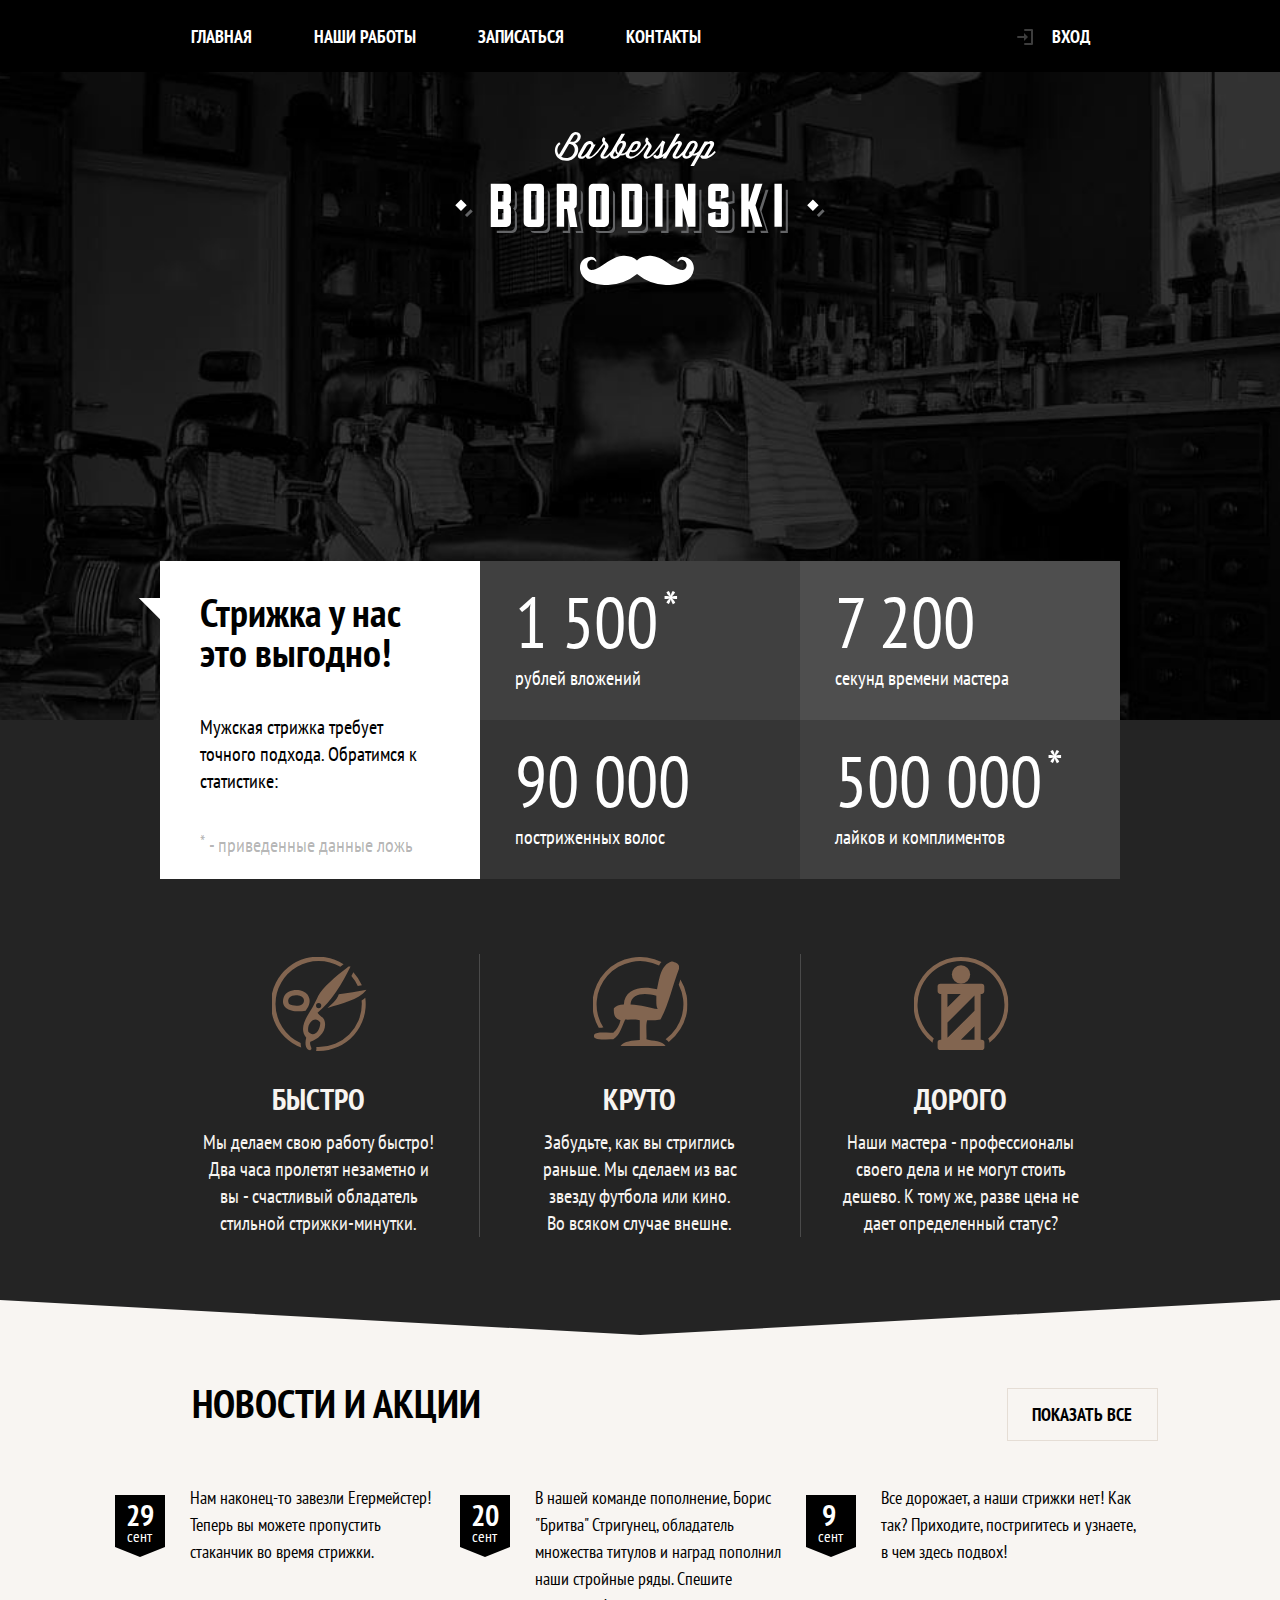
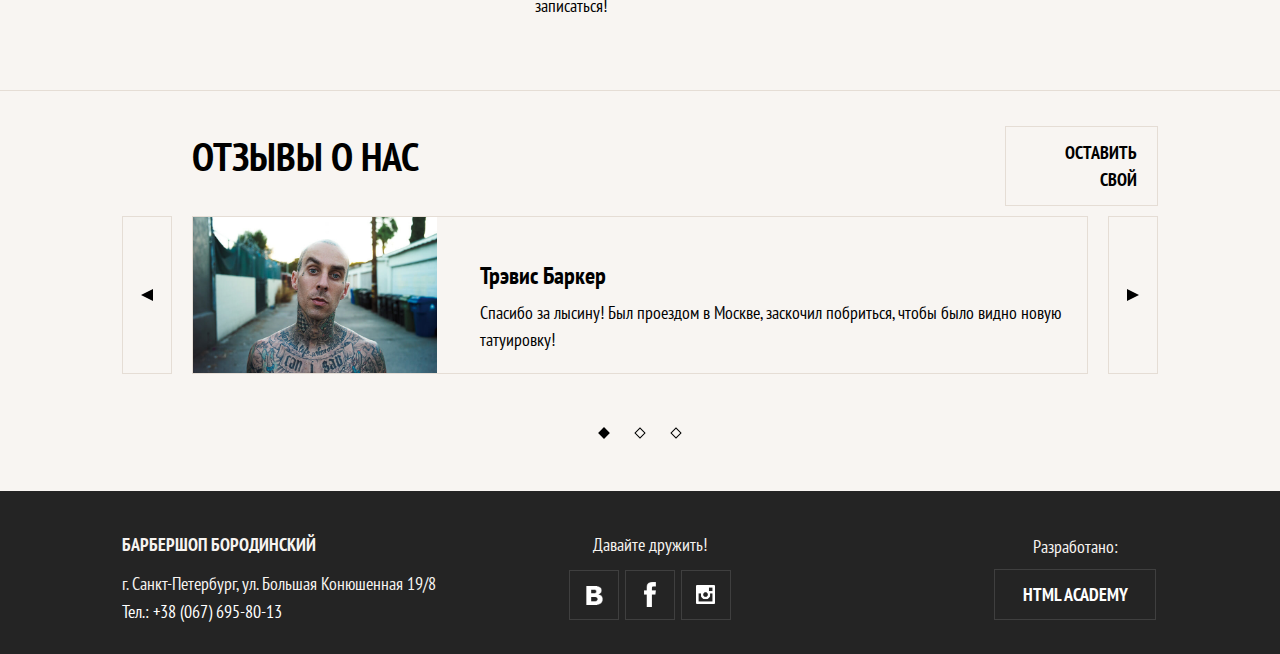
==== commit d83bb0c2: "Add files via upload" ====
--- a/index.html
+++ b/index.html
@@ -25,12 +25,12 @@
         <div class="main-nav__wrapper">
           <ul class="main-nav__items">
             <li class="main-nav__item  main-nav__item--active"><a>Главная</a></li>
-            <li class="main-nav__item"><a href="">Наши работы</a></li>
-            <li class="main-nav__item"><a href="">Записаться</a></li>
+            <li class="main-nav__item"><a href="photo.html">Наши работы</a></li>
+            <li class="main-nav__item"><a href="form.html">Записаться</a></li>
             <li class="main-nav__item"><a href="">Контакты</a></li>
           </ul>
           <ul class="main-nav__user-items">
-            <li class="main-nav__user-item"><a class="main-nav__user-login" href="login.html" title="Войти">Вход</a></li>
+            <li class="main-nav__user-item"><a class="main-nav__user-login" href="#" title="Войти">Вход</a></li>
           </ul>
         </div>
       </nav>
@@ -171,6 +171,23 @@
           </p>
       </div>
     </footer>
+    <section class="modal-login">
+      <h2 class="modal-login__title">Личный кабинет</h2>
+      <p>Введите свой логин и пароль, чтобы войти</p>
+      <form class="modal-login__form" action="#" method="post">
+        <label for="login">
+          <input type="text" id="login" placeholder="Логин">
+        </label>
+        <label for="password">
+          <input type="text" id="password" placeholder="Пароль">
+        </label>
+        <input type="checkbox" name="remember" id="remember">
+        <label for="remember">Запомнить меня</label>
+        <a href="#">Я забыл пароль!</a>
+        <button class="modal-login__enter" type="submit">Войти <span>в личный кабинет</span></button>
+        <button class="modal-login__close" type="button">Закрыть</button>
+      </form>
+    </section>
     <script src="js/menu.js"></script>
   </body>
 </html>
--- a/css/style.css
+++ b/css/style.css
@@ -2,6 +2,15 @@
   font-weight: 700;
   text-transform: uppercase;
   text-decoration: none;
+  transition: border 0.1s linear, background-color 0.2s linear, color 0.2s linear;
+}
+.btn:focus,
+.btn:hover {
+  border-color: #d5c9bd;
+}
+.btn:active {
+  color: rgba(0, 0, 0, 0.3);
+  background-color: #d5c9bd;
 }
 .slider__item {
   display: none;
@@ -22,6 +31,7 @@
   vertical-align: top;
   cursor: pointer;
   transform: rotate(45deg);
+  transition: background-color 0.2s linear;
 }
 .advantages__toggles .slider__toggle {
   border: 1px solid #ffffff;
@@ -293,7 +303,6 @@
   position: relative;
   width: auto;
   min-height: 51px;
-  background-color: #826550;
 }
 .main-nav__toggle {
   position: absolute;
@@ -373,7 +382,7 @@
   color: #ffffff;
   text-transform: uppercase;
   text-decoration: none;
-  background-color: #826560;
+  background-color: #826550;
   border-top: 1px solid #886e5b;
   border-bottom: 1px solid #71543f;
 }
@@ -496,7 +505,6 @@
     bottom: -3px;
     left: 0;
     height: 3px;
-    background: #826550;
   }
   .main-nav__item a {
     padding: 0;
@@ -506,7 +514,6 @@
     border: none;
   }
   .main-nav__item a[href]:hover {
-    color: #826550;
     background-color: black;
   }
   .main-nav__item a[href]:active {
@@ -628,6 +635,29 @@
   margin-bottom: 16px;
   padding-bottom: 18px;
   padding-left: 90px;
+}
+.news__item:hover p,
+.news__item:focus p {
+  color: #826550;
+  text-decoration: underline;
+}
+.news__item:hover time,
+.news__item:focus time {
+  background-color: #826550;
+}
+.news__item:hover time::after,
+.news__item:focus time::after {
+  border-top-color: #826550;
+}
+.news__item:active p {
+  color: #6a4d38;
+}
+.news__item-wrapper:active time {
+  color: rgba(255, 255, 255, 0.3);
+  background-color: #6a4d38;
+}
+.news__item-wrapper:active time::after {
+  border-top-color: #6a4d38;
 }
 .news__item:nth-child(n+3) {
   display: none;
@@ -662,6 +692,7 @@
   color: #ffffff;
   text-transform: lowercase;
   background-color: #000000;
+  transition: background-color 0.1s linear, color 0.2s linear;
 }
 .news__date b {
   width: 25px;
@@ -675,10 +706,14 @@
   width: 0;
   height: 0;
   border: 10px solid transparent;
+  transition: border-color 0.1s linear;
   border-top-color: #000000;
   border-right-width: 25px;
   border-bottom: none;
   border-left-width: 25px;
+}
+.news__date::after:hover {
+  transition: border-color 0.1s linear;
 }
 .news__date b {
   display: inline-block;
@@ -820,6 +855,16 @@
   margin-top: 12px;
   line-height: 49px;
   margin-bottom: 20px;
+  transition: border-color 0.2s linear, background-color 0.2s linear, color 0.3s linear;
+}
+.page-footer__copyright a:hover,
+.page-footer__copyright a:focus {
+  border-color: #545454;
+}
+.page-footer__copyright a:active {
+  color: rgba(255, 255, 255, 0.3);
+  background-color: #252525;
+  border-color: #252525;
 }
 .page-footer__contacts-hidden {
   margin-top: 20px;
@@ -839,6 +884,7 @@
   background-repeat: no-repeat;
   background-position: center;
   line-height: 98px;
+  transition: border-color 0.3s linear, background-color 0.3s linear, opacity 0.3s linear;
 }
 .social-link--vk {
   background-image: url(../img/vk-big.png);
@@ -851,18 +897,16 @@
 .social-link--ig {
   background-image: url(../img/ig-big.png);
 }
+.social-link:hover,
+.social-link:focus {
+  border-color: #515151;
+}
+.social-link:active {
+  background-color: #252525;
+  border-color: #252525;
+  opacity: 0.3;
+}
 @media (max-width: 767px) {
-  .page-footer__wrapper::after {
-    content: "";
-    position: absolute;
-    width: 100%;
-    height: 35px;
-    top: -70px;
-    left: 0;
-    background-image: url(../img/corner-light.svg);
-    background-repeat: no-repeat;
-    transform: rotate(180deg);
-  }
   .page-footer__contacts {
     margin-top: 70px;
   }
@@ -1008,6 +1052,9 @@
     background-position: center -9px;
     background-size: cover;
   }
+  .page-header__logo--inner-page {
+    height: 210px;
+  }
   .page-header__logo img {
     position: relative;
     width: 370px;
@@ -1020,6 +1067,9 @@
     height: 648px;
     background-position: center 0px;
     background-size: cover;
+  }
+  .page-header__logo--inner-page {
+    height: 310px;
   }
   .page-header__logo img {
     position: relative;
@@ -1042,7 +1092,6 @@
 .stats__header {
   padding-top: 27px;
   padding-right: 38px;
-  padding-bottom: 26px;
   padding-left: 38px;
   min-height: 130px;
   color: #000000;
@@ -1274,6 +1323,17 @@
 .reviews__prev,
 .reviews__next {
   display: none;
+  transition: border-color 0.2s linear, background-color 0.2s linear;
+}
+.reviews__next:hover,
+.reviews__prev:hover,
+.reviews__next:focus,
+.reviews__prev:focus {
+  border-color: #d5c9bd;
+}
+.reviews__next:active,
+.reviews__prev:active {
+  background-color: #d5c9bd;
 }
 .reviews__author-name {
   font-size: 24px;
@@ -1315,6 +1375,17 @@
   width: 95%;
 }
 @media (max-width: 767px) {
+  .reviews::after {
+    content: "";
+    position: absolute;
+    width: 100%;
+    height: 35px;
+    bottom: -35px;
+    left: 0;
+    background-image: url(../img/corner-light.svg);
+    background-repeat: no-repeat;
+    transform: rotate(180deg);
+  }
   .reviews__write {
     display: none;
   }
@@ -1495,3 +1566,1219 @@
     border-right: 1px solid #e5ddd5;
   }
 }
+.page-inner {
+  color: #000000;
+  background-color: #f8f5f2;
+}
+.page-inner__header {
+  text-transform: uppercase;
+  font-size: 30px;
+  line-height: 30px;
+  text-align: center;
+  margin: 0;
+  padding-top: 28px;
+}
+.page-inner__back {
+  display: none;
+}
+@media (min-width: 768px) {
+  .page-inner::before {
+    content: "";
+    position: absolute;
+    top: 240px;
+    right: 0;
+    left: 0;
+    height: 42px;
+    background-image: url(../img/corner-double.svg);
+    background-repeat: no-repeat;
+  }
+  .page-inner__header {
+    font-size: 40px;
+    width: 350px;
+    text-align: left;
+    margin-right: 0;
+    margin-bottom: 46px;
+  }
+  .page-inner__back {
+    display: block;
+    position: absolute;
+    width: 88px;
+    padding-left: 35px;
+    padding-right: 35px;
+    right: 0;
+    bottom: -12px;
+    height: 48px;
+    line-height: 48px;
+    color: #000000;
+    border: 1px solid #e5ddd5;
+  }
+  .page-inner__navigation {
+    position: relative;
+    width: 81%;
+    padding-top: 26px;
+    max-width: 1200px;
+    margin: auto;
+  }
+}
+@media (min-width: 1200px) {
+  .page-inner::before {
+    height: 65px;
+    top: 317px;
+  }
+}
+.month-work {
+  padding: 28px 20px 20px 20px;
+}
+.month-work__img-wrapper {
+  position: relative;
+  height: 480px;
+  background-color: #e6ded6;
+  text-align: center;
+  overflow: hidden;
+}
+.month-work__img-wrapper img {
+  width: 280px;
+}
+.month-work__img-wrapper::before {
+  content: "РАБОТА МЕСЯЦА";
+  position: absolute;
+  bottom: 29px;
+  left: 0;
+  z-index: 2;
+  width: 128px;
+  padding: 15px 15px 15px 25px;
+  font-weight: 700;
+  font-size: 20px;
+  line-height: 20px;
+  color: #ffffff;
+  background-color: #826550;
+}
+.month-work__img-wrapper::after {
+  content: "";
+  position: absolute;
+  bottom: 29px;
+  left: 168px;
+  z-index: 2;
+  width: 0;
+  height: 0;
+  border: 25px solid #826550;
+  border-right: 8px solid transparent;
+  border-left: none;
+}
+.month-work__title {
+  font-size: 24px;
+  margin: 0;
+  margin-bottom: 14px;
+}
+.month-work__item {
+  padding: 20px 22px 37px 22px;
+  border: 1px solid #e5ddd5;
+  border-top: none;
+}
+.month-work__blockquote {
+  margin: 0;
+  margin-bottom: 15px;
+}
+.month-work__parameter-list {
+  display: flex;
+  flex-wrap: wrap;
+  margin: 0;
+  padding: 0;
+  font-size: 16px;
+  list-style: none;
+  text-transform: uppercase;
+}
+.month-work__parameter-list--haircut {
+  position: relative;
+  padding-left: 36px;
+  margin-right: 15px;
+}
+.month-work__parameter-list--haircut::before {
+  content: "";
+  position: absolute;
+  top: 50%;
+  left: 0;
+  width: 45px;
+  height: 21px;
+  background-repeat: no-repeat;
+  background-position: center center;
+  transform: translate(-30%, -50%);
+  background-image: url(../img/scissors-icon.svg);
+}
+.month-work__parameter-list--shaving {
+  position: relative;
+  padding-left: 36px;
+  margin-right: 20px;
+}
+.month-work__parameter-list--shaving::before {
+  content: "";
+  position: absolute;
+  top: 50%;
+  left: 0;
+  width: 45px;
+  height: 21px;
+  background-repeat: no-repeat;
+  background-position: center center;
+  transform: translate(-30%, -50%);
+  background-image: url(../img/beard-icon.svg);
+}
+.month-work__parameter-list--mustache {
+  position: relative;
+  padding-left: 36px;
+  margin-right: 15px;
+}
+.month-work__parameter-list--mustache::before {
+  content: "";
+  position: absolute;
+  top: 50%;
+  left: 0;
+  width: 45px;
+  height: 21px;
+  background-repeat: no-repeat;
+  background-position: center center;
+  transform: translate(-30%, -50%);
+  background-image: url(../img/mustache-icon.svg);
+}
+@media (min-width: 768px) {
+  .month-work {
+    padding: 28px 0px 20px 0px;
+  }
+  .month-work__item {
+    position: relative;
+    margin: 0;
+    display: flex;
+    flex-direction: column;
+    justify-content: space-between;
+    padding: 43px 50px 20px;
+    border-top: 1px solid #e5ddd5;
+    border-left: none;
+  }
+  .month-work__img-wrapper {
+    max-width: 270px;
+    min-width: 270px;
+    height: 480px;
+    position: relative;
+    margin: 0;
+    overflow: hidden;
+  }
+  .month-work__wrapper {
+    display: flex;
+    width: 81%;
+    max-width: 1200px;
+    margin: auto;
+  }
+  .month-work__title {
+    margin-bottom: 26px;
+  }
+}
+@media (min-width: 1200px) {
+  .month-work__img-wrapper {
+    max-width: 480px;
+    min-width: 480px;
+    height: 480px;
+  }
+  .month-work__img-wrapper::before,
+  .month-work__img-wrapper::after {
+    display: none;
+  }
+  .month-work__img-wrapper img {
+    width: 480px;
+    height: 480px;
+  }
+  .month-work__title {
+    padding-top: 100px;
+  }
+  .month-work__item::before {
+    content: "РАБОТА МЕСЯЦА";
+    position: absolute;
+    top: 40px;
+    right: 0;
+    z-index: 2;
+    width: 128px;
+    padding: 15px 15px 15px 25px;
+    font-weight: 700;
+    font-size: 20px;
+    line-height: 20px;
+    color: #ffffff;
+    background-color: #826550;
+  }
+  .month-work__item::after {
+    content: "";
+    position: absolute;
+    top: 40px;
+    right: 168px;
+    z-index: 2;
+    width: 0;
+    height: 0;
+    border: 25px solid #826550;
+    border-right: 8px solid transparent;
+    border-left: none;
+    transform: rotate(180deg);
+  }
+}
+.works {
+  padding: 0px 20px 35px 20px;
+  position: relative;
+}
+.works__img-wrapper {
+  position: relative;
+  height: 176px;
+  background-color: #e6ded6;
+  text-align: center;
+  overflow: hidden;
+}
+.works__img-wrapper img {
+  width: 280px;
+}
+.works__window {
+  margin-bottom: 20px;
+}
+.works__title {
+  font-size: 24px;
+  margin: 0;
+  margin-bottom: 14px;
+}
+.works__item {
+  padding: 20px 22px 37px 22px;
+  border: 1px solid #e5ddd5;
+  border-top: none;
+}
+.works__blockquote {
+  margin: 0;
+  margin-bottom: 15px;
+}
+.works__parameter-list {
+  display: flex;
+  flex-wrap: wrap;
+  margin: 0;
+  padding: 0;
+  font-size: 16px;
+  list-style: none;
+  text-transform: uppercase;
+}
+.works__parameter-list--haircut {
+  position: relative;
+  padding-left: 36px;
+  margin-right: 15px;
+}
+.works__parameter-list--haircut::before {
+  content: "";
+  position: absolute;
+  top: 50%;
+  left: 0;
+  width: 45px;
+  height: 21px;
+  background-repeat: no-repeat;
+  background-position: center center;
+  transform: translate(-30%, -50%);
+  background-image: url(../img/scissors-icon.svg);
+}
+.works__parameter-list--shaving {
+  position: relative;
+  padding-left: 36px;
+  margin-right: 20px;
+}
+.works__parameter-list--shaving::before {
+  content: "";
+  position: absolute;
+  top: 50%;
+  left: 0;
+  width: 45px;
+  height: 21px;
+  background-repeat: no-repeat;
+  background-position: center center;
+  transform: translate(-30%, -50%);
+  background-image: url(../img/beard-icon.svg);
+}
+.works__parameter-list--mustache {
+  position: relative;
+  padding-left: 36px;
+  margin-right: 15px;
+}
+.works__parameter-list--mustache::before {
+  content: "";
+  position: absolute;
+  top: 50%;
+  left: 0;
+  width: 45px;
+  height: 21px;
+  background-repeat: no-repeat;
+  background-position: center center;
+  transform: translate(-30%, -50%);
+  background-image: url(../img/mustache-icon.svg);
+}
+.works::after {
+  content: "";
+  position: absolute;
+  right: 0;
+  bottom: -35px;
+  left: 0;
+  z-index: 2;
+  height: 35px;
+  background-image: url(../img/corner-light.svg);
+  transform: rotate(180deg);
+}
+@media (min-width: 768px) {
+  .works {
+    display: flex;
+    flex-direction: column;
+    padding: 28px 0px 20px 0px;
+  }
+  .works__item {
+    position: relative;
+    width: 100%;
+    min-height: 220px;
+    margin: 0;
+    display: flex;
+    flex-direction: column;
+    justify-content: space-between;
+    padding: 43px 50px 20px;
+    border-top: 1px solid #e5ddd5;
+    border-left: none;
+    margin-bottom: 40px;
+  }
+  .works__img-wrapper {
+    position: relative;
+    max-width: 270px;
+    min-width: 270px;
+    height: 285px;
+    overflow: hidden;
+    margin: 0;
+  }
+  .works__wrapper {
+    display: flex;
+    width: 81%;
+    max-width: 1200px;
+    margin: auto;
+    padding-bottom: 30px;
+  }
+  .works__title {
+    margin-bottom: 26px;
+  }
+  .works__blockquote {
+    width: 100%;
+  }
+}
+@media (min-width: 1200px) {
+  .works__main-wrapper {
+    width: 81%;
+    margin: auto;
+    display: flex;
+    flex-direction: row;
+    justify-content: space-between;
+    max-width: 1200px;
+  }
+  .works__wrapper {
+    margin: 0;
+    flex-direction: column;
+    width: 293px;
+  }
+  .works__item {
+    min-height: 190px;
+    padding: 30px 35px 30px 35px;
+    border-top: none;
+    border-left: 1px solid #e5ddd5;
+    width: 221px;
+  }
+  .works__img-wrapper {
+    max-width: 293px;
+    min-width: 293px;
+    height: 293px;
+  }
+  .works__img-wrapper img {
+    max-width: 293px;
+    min-width: 293px;
+    height: 293px;
+  }
+  .works__blockquote {
+    margin-bottom: 0;
+  }
+  .works::after {
+    display: none;
+  }
+}
+.prices {
+  position: relative;
+  background-color: #353535;
+  color: #ffffff;
+}
+.prices__wrapper {
+  width: auto;
+  padding: 25px 20px 19px;
+}
+.prices__title {
+  font-size: 30px;
+  text-align: center;
+  margin: 0;
+  padding-top: 70px;
+  margin-bottom: 0;
+  text-transform: uppercase;
+}
+.prices__table {
+  width: 100%;
+  border-collapse: collapse;
+}
+.prices__table tr {
+  display: flex;
+  flex-wrap: wrap;
+  justify-content: space-between;
+  margin-bottom: 15px;
+  font-size: 20px;
+}
+.prices__table td:not(1) {
+  display: block;
+}
+.prices__table tbody {
+  display: block;
+  width: 100%;
+}
+.prices__columns {
+  display: block;
+}
+.prices__discount {
+  position: relative;
+  padding: 30px 10px 30px 110px;
+  margin-top: 25px;
+  border: 2px solid #5e5e5e;
+}
+.prices__discount::before {
+  content: "";
+  position: absolute;
+  top: 50%;
+  left: 20px;
+  width: 57px;
+  height: 57px;
+  background-image: url(../img/clock.svg);
+  transform: translateY(-50%);
+}
+.prices::after {
+  content: "";
+  position: absolute;
+  right: 0;
+  bottom: -35px;
+  left: 0;
+  height: 35px;
+  background-image: url(../img/corner-photo.svg);
+  transform: rotate(180deg);
+}
+@media (max-width: 767px) {
+  .col-1 {
+    display: none;
+  }
+  .col-3 {
+    width: 100%;
+    order: 4;
+  }
+}
+@media (min-width: 768px) {
+  .col-1 {
+    width: 70px;
+    display: table-cell;
+    line-height: 51px;
+    color: rgba(255, 255, 255, 0.3);
+    text-align: center;
+  }
+  .col-2 {
+    font-weight: 700;
+    padding-left: 19px;
+    padding-right: 19px;
+    line-height: 51px;
+    text-align: left;
+  }
+  .col-3 {
+    order: none;
+    padding-left: 19px;
+    padding-right: 19px;
+    line-height: 51px;
+    text-align: left;
+  }
+  .col-4 {
+    padding-left: 19px;
+    padding-right: 19px;
+    line-height: 51px;
+    text-align: left;
+  }
+  .prices__title {
+    padding-top: 70px;
+    width: 81%;
+    font-size: 40px;
+    max-width: 1200px;
+    margin: auto;
+    text-align: left;
+    margin-bottom: 0;
+  }
+  .prices__table {
+    display: table;
+    width: 100%;
+    border-collapse: collapse;
+  }
+  .prices__table td {
+    display: table-cell;
+    border: 2px solid #5e5e5e;
+  }
+  .prices__wrapper {
+    width: 81%;
+    max-width: 1200px;
+    margin: auto;
+  }
+  .prices__table tr {
+    display: table-row;
+    width: 100%;
+    flex-wrap: nowrap;
+    margin-bottom: -2px;
+  }
+  .prices__table tbody {
+    display: table-row-group;
+  }
+  .prices__discount {
+    font-weight: 700;
+    font-size: 30px;
+    padding: 0;
+    line-height: 116px;
+    margin-top: 30px;
+    text-align: center;
+  }
+  .prices__discount::before {
+    left: 30px;
+    width: 75px;
+    height: 75px;
+  }
+  .prices::after {
+    display: none;
+  }
+}
+@media (min-width: 1200px) {
+  .prices__wrapper {
+    display: flex;
+    justify-content: space-between;
+    padding: 65px 0px 80px 0px;
+  }
+  .prices__table {
+    width: 630px;
+  }
+  .prices__title {
+    padding-top: 70px;
+    width: 81%;
+    max-width: 1200px;
+    margin: auto;
+    text-align: left;
+  }
+  .prices__discount {
+    display: inline-block;
+    width: 166px;
+    min-height: 72px;
+    margin: 0;
+    padding: 190px 50px 10px;
+    font-weight: 400;
+    font-size: 20px;
+    line-height: 27px;
+    text-transform: none;
+  }
+  .prices__discount::before {
+    top: 25px;
+    left: 50%;
+    width: 140px;
+    height: 140px;
+    transform: translateY(0) translateX(-50%);
+  }
+}
+.form {
+  position: relative;
+}
+.form__wrapper {
+  position: relative;
+  padding: 28px 20px 39px;
+  width: auto;
+}
+.form__field-title {
+  display: block;
+  margin: 0 0 34px;
+  font-weight: 400;
+  font-size: 20px;
+  line-height: 27px;
+  text-align: center;
+  color: #000000;
+  text-transform: uppercase;
+}
+.form__field input[placeholder] {
+  color: #000000;
+}
+.form__field--fullname {
+  margin-bottom: 32px;
+}
+.form__field--fullname input {
+  box-sizing: border-box;
+  width: 100%;
+  padding: 8px 18px 10px;
+  font-size: 18px;
+  line-height: 30px;
+  font-family: "PT Sans Narrow", Arial, sans-serif;
+  color: #000000;
+  background-color: #fff;
+  border: 1px solid #e5ddd5;
+  outline: 0;
+  margin-bottom: 6px;
+  transition: border-color 0.2s linear;
+}
+.form__field--contacts {
+  margin-bottom: 32px;
+}
+.form__field--contacts input {
+  box-sizing: border-box;
+  width: 100%;
+  padding: 8px 18px 10px;
+  font-size: 18px;
+  line-height: 30px;
+  font-family: "PT Sans Narrow", Arial, sans-serif;
+  color: #000000;
+  background-color: #fff;
+  border: 1px solid #e5ddd5;
+  outline: 0;
+  margin-bottom: 6px;
+}
+.form__field--fullname input:hover {
+  border-color: #d5c9bd;
+}
+.form__field--fullname input:focus {
+  border-color: #999999;
+}
+.form__field--contacts input:hover {
+  border-color: #d5c9bd;
+}
+.form__field--contacts input:focus {
+  border-color: #999999;
+}
+.form__field--comment textarea:hover {
+  border-color: #d5c9bd;
+}
+.form__field--comment textarea:focus {
+  border-color: #999999;
+}
+.form__field--comments {
+  margin-bottom: 30px;
+}
+.form__field--comments textarea {
+  box-sizing: border-box;
+  width: 100%;
+  min-height: 112px;
+  padding: 8px 18px 10px;
+  font-size: 18px;
+  line-height: 30px;
+  font-family: "PT Sans Narrow", Arial, sans-serif;
+  color: #000000;
+  background-color: #ffffff;
+  border: 1px solid #e5ddd5;
+  outline: 0;
+  resize: none;
+}
+.form__field--beards {
+  margin-bottom: 18px;
+}
+.form__field--beards ul {
+  display: flex;
+  flex-wrap: wrap;
+  justify-content: space-around;
+  margin: 0;
+  padding: 0;
+  list-style: none;
+}
+.form__field--beards li {
+  display: flex;
+  flex-direction: column;
+  margin-bottom: 27px;
+  text-align: center;
+}
+.form__field--beards label {
+  position: relative;
+  display: block;
+  box-sizing: border-box;
+  width: 90px;
+  margin-bottom: 12px;
+  padding-top: 64px;
+  font-size: 18px;
+  line-height: 24px;
+  text-align: center;
+  color: #000000;
+  cursor: pointer;
+}
+.form__field--beards label::before {
+  content: "";
+  position: absolute;
+  left: 50%;
+  border-radius: 50%;
+  transform: translateX(-50%);
+  box-sizing: border-box;
+  background-color: #ffffff;
+  top: 3px;
+  width: 50px;
+  height: 50px;
+  border: 1px solid #e5ddd5;
+}
+.form__field--beards label::after {
+  content: "";
+  position: absolute;
+  left: 50%;
+  border-radius: 50%;
+  transform: translateX(-50%);
+  top: 18px;
+  z-index: -1;
+  width: 18px;
+  height: 18px;
+  border: 1px solid #ffffff;
+  transition: border-color 0.1s linear, box-shadow 0.1s linear;
+}
+.form__field--beards label:hover::before {
+  border-color: #d5c9bd;
+}
+.form__field--beards label:active::before {
+  box-shadow: inset 0 0 0 15px #d5c9bd;
+}
+.form__field #beard-1:checked + label[for=beard-1]::after,
+.form__field #beard-2:checked + label[for=beard-2]::after,
+.form__field #beard-3:checked + label[for=beard-3]::after,
+.form__field #beard-4:checked + label[for=beard-4]::after,
+.form__field #beard-5:checked + label[for=beard-5]::after {
+  z-index: 5;
+  border: 1px solid #e5ddd5;
+}
+.form__field--beards input {
+  display: none;
+}
+.form__field--offers input {
+  display: none;
+}
+.form__field--offers ul {
+  margin: 0;
+  padding: 0;
+  list-style: none;
+}
+.form__field--offers li {
+  width: 100%;
+  margin-bottom: 20px;
+}
+.form__field--offers label {
+  position: relative;
+  padding-right: 20px;
+  padding-left: 60px;
+  font-size: 18px;
+  line-height: 36px;
+  color: #000000;
+  cursor: pointer;
+  transition: border-color 0.1s linear, background-color 0.1s linear;
+}
+.form__field--offers label::before {
+  content: "";
+  position: absolute;
+  left: 0;
+  box-sizing: border-box;
+  width: 36px;
+  height: 36px;
+  padding: 6px;
+  background-color: #fff;
+  border: 1px solid #e5ddd5;
+}
+.form__field--offers label:hover::before {
+  border-color: #d5c9bd;
+}
+.form__field--offers label:active::before {
+  background-color: #d5c9bd;
+}
+.form__field #offer-1:checked + label[for=offer-1]::before,
+.form__field #offer-2:checked + label[for=offer-2]::before,
+.form__field #offer-3:checked + label[for=offer-3]::before,
+.form__field #offer-4:checked + label[for=offer-4]::before,
+.form__field #offer-5:checked + label[for=offer-5]::before,
+.form__field #offer-6:checked + label[for=offer-6]::before {
+  background-image: url(../img/tick.svg);
+  background-repeat: no-repeat;
+  background-position: center;
+  background-origin: content-box;
+}
+.form__apply {
+  width: 100%;
+  padding: 13px 70px;
+  font-weight: 700;
+  font-size: 18px;
+  line-height: 24px;
+  margin-top: 20px;
+  font-family: "PT Sans Narrow", Arial, sans-serif;
+  color: #ffffff;
+  text-transform: uppercase;
+  background-color: #826550;
+  border: 0;
+  outline: 0;
+  cursor: pointer;
+  transition: background-color 0.2s linear, color 0.2s linear;
+}
+.form__apply:active {
+  color: rgba(255, 255, 255, 0.3);
+}
+.form__apply:focus,
+.form__apply:hover {
+  background-color: #6a4d38;
+}
+.form::after {
+  content: "";
+  position: absolute;
+  right: 0;
+  bottom: -35px;
+  left: 0;
+  z-index: 5;
+  height: 35px;
+  background-image: url(../img/corner-light.svg);
+  background-repeat: no-repeat;
+  transform: rotate(180deg);
+}
+@media (min-width: 768px) {
+  .form {
+    position: relative;
+  }
+  .form__wrapper {
+    width: 81%;
+    max-width: 1200px;
+    margin: 0 auto;
+  }
+  .form__field-title {
+    display: flex;
+    align-items: center;
+    margin-bottom: 45px;
+    position: relative;
+    font-size: 30px;
+  }
+  .form__field-title::before {
+    content: "";
+    flex-grow: 1;
+    margin-right: 26px;
+    height: 1px;
+    background-color: #e5ddd5;
+  }
+  .form__field-title::after {
+    content: "";
+    flex-grow: 1;
+    margin-left: 26px;
+    height: 1px;
+    background-color: #e5ddd5;
+  }
+  .form__field--fullname {
+    display: flex;
+    flex-direction: row;
+    justify-content: space-between;
+    margin-bottom: 0;
+  }
+  .form__field--fullname label {
+    flex-grow: 1;
+    margin-bottom: 0;
+  }
+  .form__field--fullname label[for=surname] {
+    margin-left: -1px;
+    margin-right: -1px;
+  }
+  .form__field--fullname input::-webkit-input-placeholder {
+    font-size: 23px;
+  }
+  .form__field--contacts input::-webkit-input-placeholder {
+    font-size: 23px;
+  }
+  .form__field--comments textarea::-webkit-input-placeholder {
+    font-size: 23px;
+  }
+  .form__field--fullname input {
+    box-sizing: border-box;
+    width: 100%;
+    padding: 8px 18px 10px;
+    font-size: 23px;
+    line-height: 30px;
+    font-family: "PT Sans Narrow", Arial, sans-serif;
+    color: #000000;
+    background-color: #ffffff;
+    border: 1px solid #e5ddd5;
+    outline: 0;
+    padding: 21px 24px 17px;
+    margin-bottom: 35px;
+  }
+  .form__field--contacts {
+    margin-bottom: 0;
+    display: flex;
+    flex-direction: column;
+  }
+  .form__field--contacts input {
+    font-size: 23px;
+    padding: 21px 24px 17px;
+    margin-bottom: 0;
+  }
+  .form__field--contacts label {
+    margin-bottom: 35px;
+  }
+  .form__field--comments {
+    margin-bottom: 0;
+  }
+  .form__field--comments textarea {
+    font-size: 23px;
+    min-height: 211px;
+    padding: 19px 24px 17px;
+    margin-bottom: 49px;
+  }
+  .form__field--beards label {
+    font-size: 24px;
+  }
+  .form__field--offers {
+    margin-bottom: 12px;
+  }
+  .form__field--offers ul {
+    display: flex;
+    flex-wrap: wrap;
+  }
+  .form__field--offers li {
+    width: 50%;
+    margin-bottom: 47px;
+  }
+  .form__field--offers label {
+    font-size: 24px;
+  }
+  .form__apply {
+    padding: 23px 0 24px;
+    font-size: 24px;
+    margin-top: 0;
+    margin-bottom: 0;
+  }
+  .form__wrapper {
+    padding-bottom: 76px;
+  }
+  .form::after {
+    display: none;
+  }
+}
+@media (min-width: 1200px) {
+  .form__field--fullname label {
+    flex-grow: 0;
+    width: 30.5%;
+  }
+  .form__field--offers li {
+    width: 33%;
+  }
+}
+.modal-login {
+  display: none;
+  position: absolute;
+  top: 135px;
+  padding: 30px 20px 37px;
+  z-index: 21;
+  background-color: #f8f5f2;
+  filter: drop-shadow(0 30px 50px rgba(0, 0, 0, 0.75));
+}
+.modal-login--show {
+  display: block;
+}
+.modal-login__title {
+  margin: 0 0 15px;
+  font-weight: 700;
+  font-size: 30px;
+  line-height: 30px;
+  text-align: center;
+  color: #000000;
+  text-transform: uppercase;
+}
+.modal-login p {
+  display: block;
+  margin: 0 0 25px;
+  font-size: 18px;
+  line-height: 27px;
+  text-align: center;
+  color: #000000;
+}
+.modal-login__form {
+  display: flex;
+  flex-wrap: wrap;
+  justify-content: space-between;
+}
+.modal-login__form a:hover,
+.modal-login__form a:focus {
+  color: #826550;
+}
+.modal-login__form label[for=login],
+.modal-login__form label[for=password] {
+  display: flex;
+  width: 100%;
+  margin-bottom: 6px;
+}
+.modal-login__form input[id=login] {
+  background-image: url(../img/user.svg);
+  background-repeat: no-repeat;
+  background-position: right 20px top 50%;
+}
+.modal-login__form input[type=text] {
+  flex-grow: 1;
+  padding: 10px 45px 11px 17px;
+  font-size: 18px;
+  line-height: 27px;
+  font-family: "PT Sans Narrow", Arial, sans-serif;
+  border: 1px solid #e5ddd5;
+  outline: 0;
+}
+.modal-login__form input[id=password] {
+  background-image: url(../img/lock.svg);
+  margin-bottom: 22px;
+  background-repeat: no-repeat;
+  background-position: right 20px top 50%;
+}
+.modal-login__form input[type=checkbox] {
+  display: none;
+}
+.modal-login__form label[for=remember] {
+  position: relative;
+  display: block;
+  box-sizing: border-box;
+  width: 60%;
+  padding-left: 48px;
+  font-size: 18px;
+  line-height: 30px;
+  color: #000000;
+  cursor: pointer;
+}
+.modal-login__form label[for=remember]::before {
+  content: "";
+  position: absolute;
+  left: 0;
+  box-sizing: border-box;
+  width: 33px;
+  height: 33px;
+  padding: 6px;
+  background-color: #fff;
+  border: 1px solid #e5ddd5;
+}
+.modal-login #remember:checked ~ label[for=remember]::before {
+  background-image: url(../img/tick.svg);
+  background-repeat: no-repeat;
+  background-position: center;
+  background-origin: content-box;
+}
+.modal-login a {
+  display: block;
+  width: 40%;
+  margin-top: 2px;
+  text-align: right;
+  color: #000000;
+  outline: 0;
+  transition: color 0.2s linear;
+}
+.modal-login__enter {
+  display: block;
+  flex-grow: 1;
+  box-sizing: border-box;
+  width: 130px;
+  margin-top: 30px;
+  margin-right: 20px;
+  padding: 12px 42px;
+  font-size: 18px;
+  line-height: 24px;
+  font-family: "PT Sans Narrow", Arial, sans-serif;
+  text-align: center;
+  color: #ffffff;
+  text-transform: uppercase;
+  background-color: #826550;
+  border: 0;
+  outline: 0;
+  cursor: pointer;
+  transition: background-color 0.2s linear, color 0.2s linear;
+}
+.modal-login__enter:hover,
+.modal-login__enter:focus {
+  background-color: #6a4d38;
+}
+.modal-login__enter:active {
+  color: rgba(255, 255, 255, 0.3);
+}
+.modal-login span {
+  display: none;
+}
+.modal-login__close {
+  flex-grow: 1;
+  box-sizing: border-box;
+  width: 130px;
+  margin-top: 30px;
+  padding: 12px 32px;
+  font-size: 18px;
+  line-height: 24px;
+  font-family: "PT Sans Narrow", Arial, sans-serif;
+  background-color: transparent;
+  outline: 0;
+  cursor: pointer;
+  font-weight: 700;
+  text-align: center;
+  color: #000000;
+  text-transform: uppercase;
+  text-decoration: none;
+  border: 1px solid #e5ddd5;
+  transition: background-color 0.1s linear;
+}
+.modal-login__close:hover::before,
+.modal-login__close:hover::after {
+  opacity: 0.7;
+}
+.modal-login__close:active::before,
+.modal-login__close:active::after {
+  opacity: 0.5;
+}
+@media (min-width: 768px) {
+  .modal-login {
+    position: fixed;
+    top: 128px;
+    left: 50%;
+    box-sizing: border-box;
+    width: 460px;
+    padding: 50px 70px 57px;
+    transform: translateX(-50%);
+  }
+  .modal-login__enter {
+    width: 320px;
+    margin-right: 0;
+    padding-right: 60px;
+    padding-left: 60px;
+  }
+  .modal-login__enter span {
+    display: inline;
+  }
+  .modal-login__close {
+    position: absolute;
+    top: -34px;
+    right: -50px;
+    z-index: 105;
+    width: 26px;
+    height: 26px;
+    font-size: 0;
+    border: 0;
+    cursor: pointer;
+  }
+  .modal-login__close::after {
+    transform: rotate(45deg);
+  }
+  .modal-login__close::after,
+  .modal-login__close::before {
+    content: "";
+    position: absolute;
+    width: 26px;
+    height: 3px;
+    background-color: #ffffff;
+  }
+  .modal-login__close::before {
+    transform: rotate(-45deg);
+  }
+  .modal-login--show {
+    display: block;
+    animation: bounce 0.6s;
+  }
+  @keyframes bounce {
+    0% {
+      transform: translate(-50%, -2000px);
+    }
+    70% {
+      transform: translate(-50%, 30px);
+    }
+    90% {
+      transform: translate(-50%, -10px);
+    }
+    100% {
+      transform: translate(-50%, 0);
+    }
+  }
+}
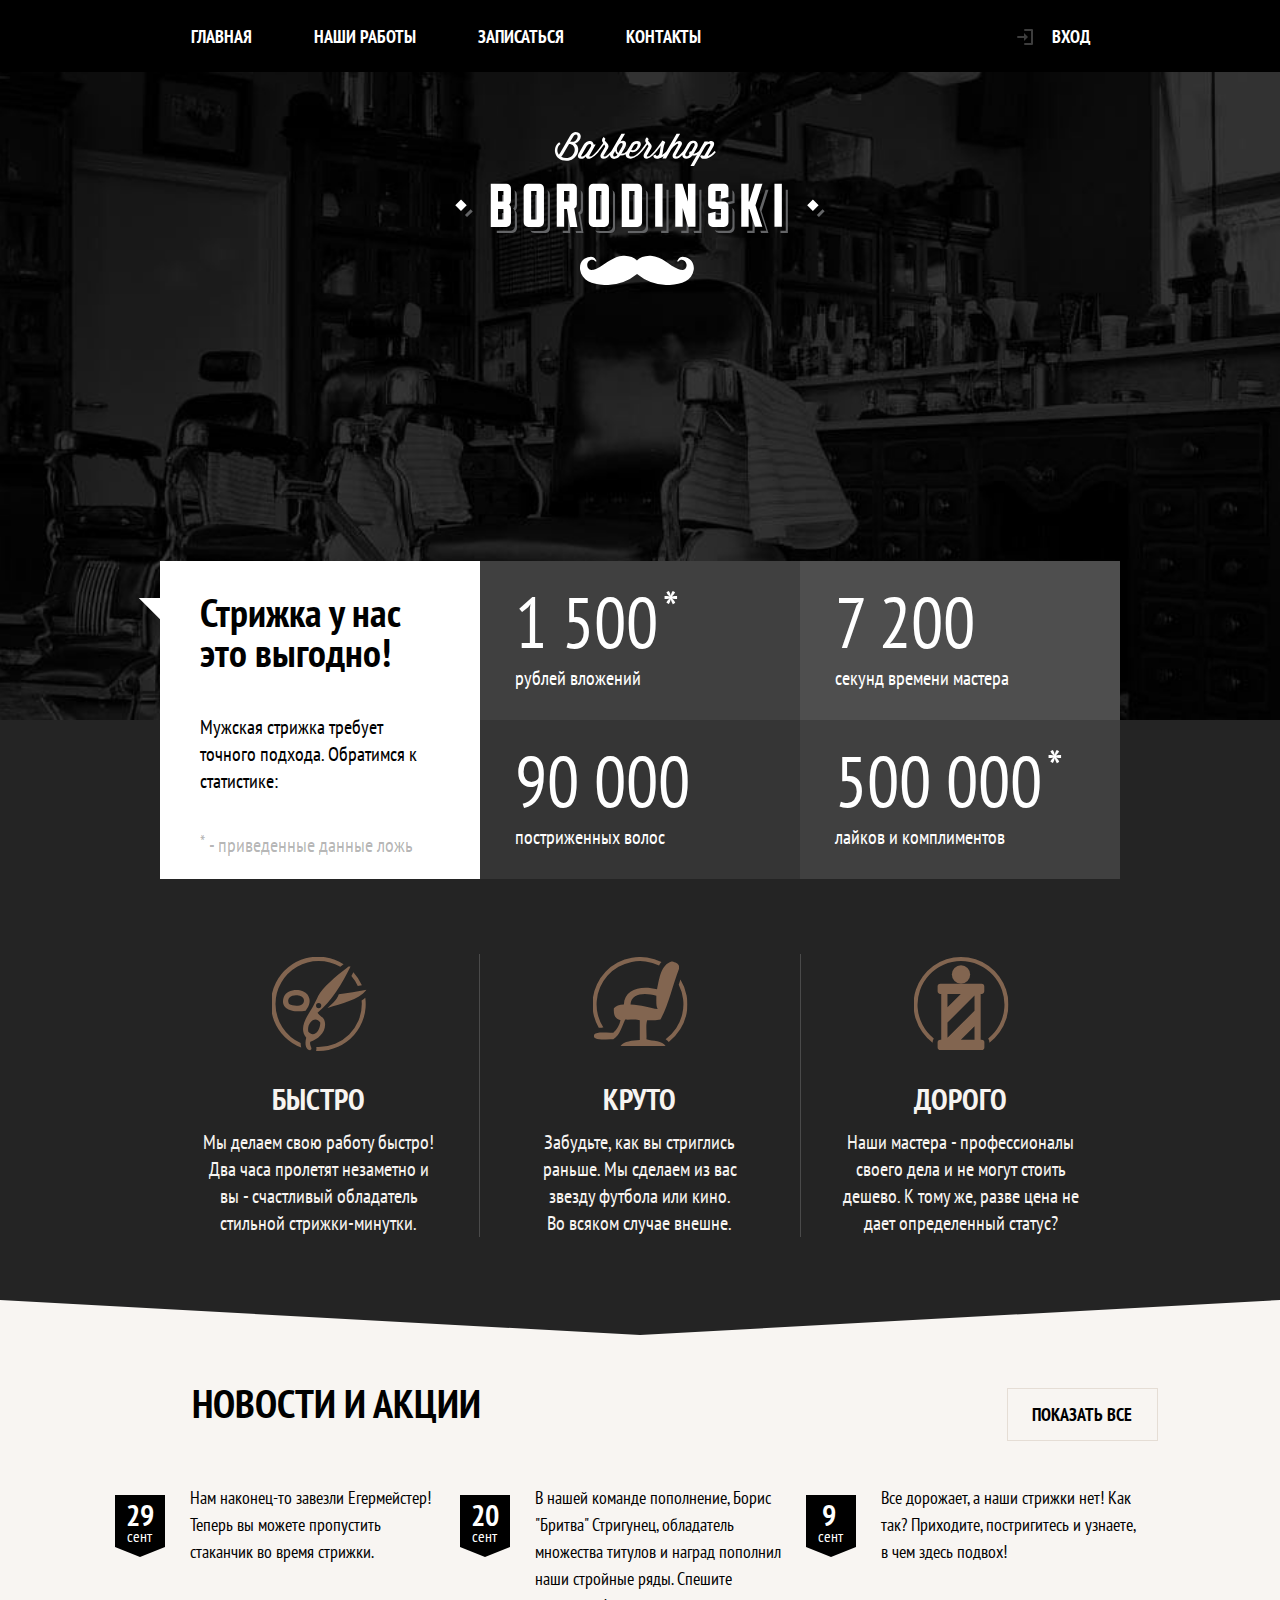
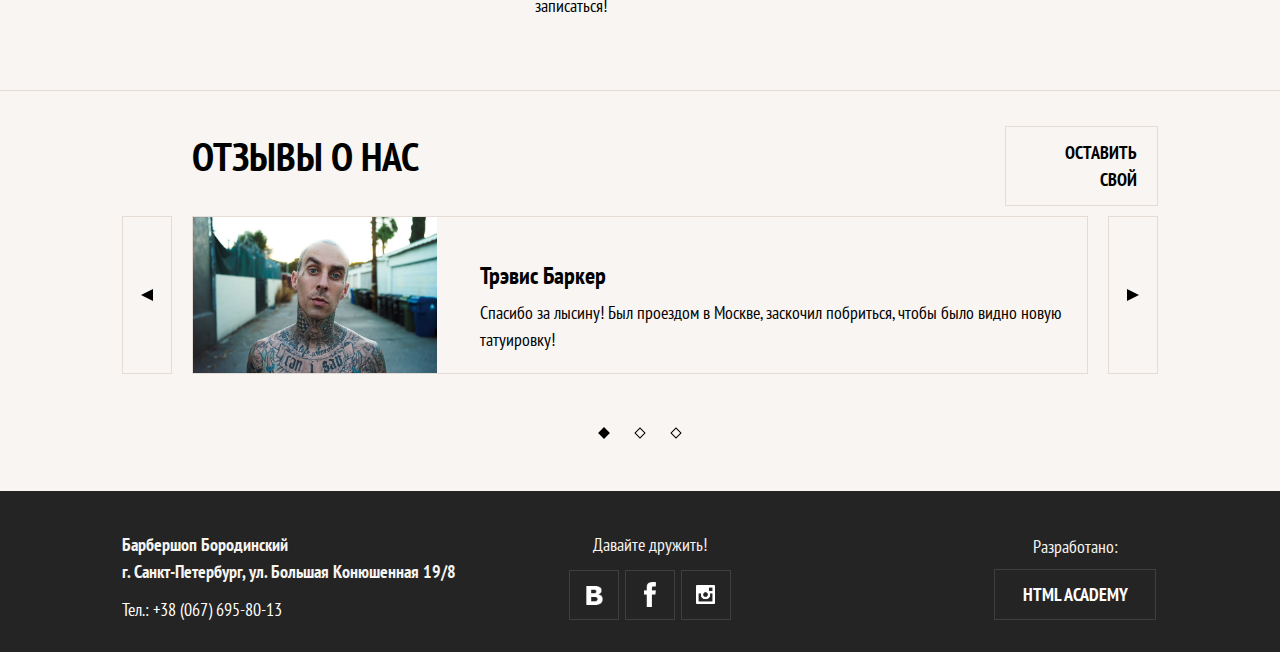
==== commit c9045f63: "Add files via upload" ====
--- a/index.html
+++ b/index.html
@@ -154,8 +154,8 @@
     <footer class="page-footer">
       <div class="page-footer__wrapper">
         <p class="page-footer__contacts">
-          <div>Барбершоп Бородинский</div><br>
-          <p class="page-footer__adress">г. Санкт-Петербург, ул. Большая Конюшенная 19/8<br></p>
+          <b>Барбершоп Бородинский</b><br>
+          <strong class="page-footer__adress">г. Санкт-Петербург, ул. Большая Конюшенная 19/8<br></strong>
           <a class="btn  page-footer__contacts-hidden" href="tel:+380676958013">+38 (067) 695-80-13</a>
         </p>
         <p class="page-footer__social">
@@ -165,10 +165,10 @@
             <a class="social-link  social-link--ig" href="https://instagram.com">Мы в Инстаграме</a>
           </span>
         </p>
-          <p class="page-footer__copyright">
-            Разработано:
-            <a class="btn  page-footer__copyright-link" href="">HTML Academy</a>
-          </p>
+        <p class="page-footer__copyright">
+          Разработано:
+          <a class="btn  page-footer__copyright-link" href="">HTML Academy</a>
+        </p>
       </div>
     </footer>
     <section class="modal-login">
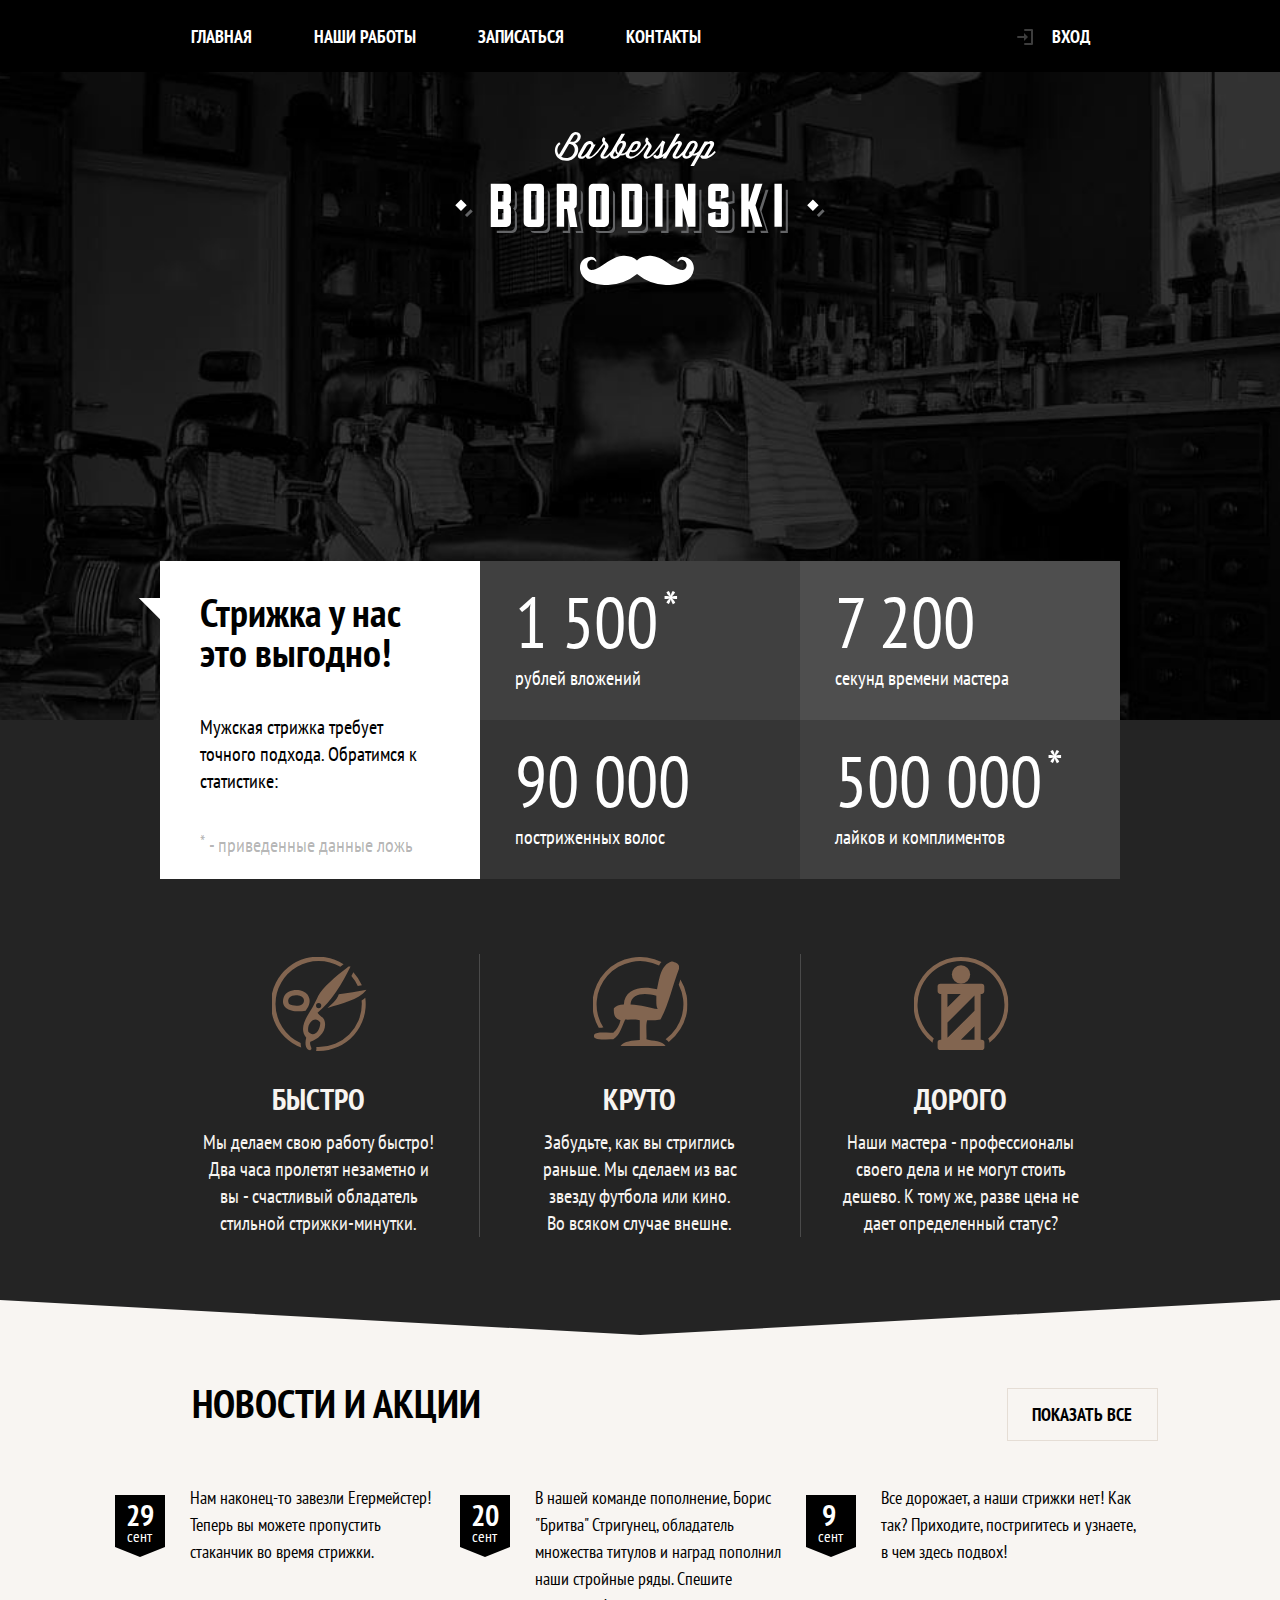
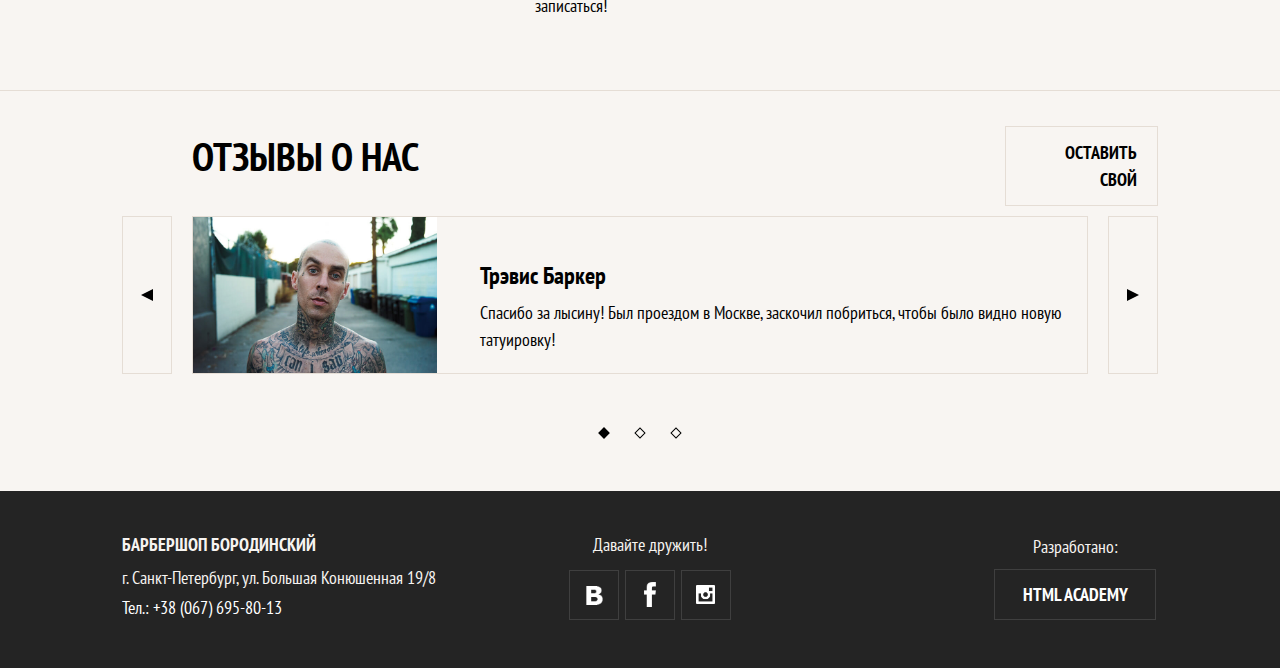
==== commit 858f9b61: "Add files via upload" ====
--- a/index.html
+++ b/index.html
@@ -2,7 +2,7 @@
 <html lang="ru">
   <head>
     <meta charset="utf-8">
-    <title>Барбершоп Бородинский</title>
+    <title>Барбершоп «Бородинский»</title>
     <meta name="viewport" content="width=device-width,initial-scale=1">
     <meta name="format-deection" content="telephone=no">
     <link rel="stylesheet" href="css/normalize.css">
@@ -12,7 +12,7 @@
   </head>
   <body>
     <header class="page-header">
-      <h1 class="visually-hidden">Барбершоп Бородинский - истинно мужская классика</h1>
+      <h1 class="visually-hidden">Барбершоп «Бородинский» - истинно мужская классика</h1>
       <div class="page-header__logo">
         <picture>
           <source media="(min-width: 1200px)" srcset="img/logotype-desktop.svg">
--- a/css/style.css
+++ b/css/style.css
@@ -838,9 +838,9 @@
 .page-footer__wrapper {
   width: auto;
 }
-.page-footer__contacts + div {
-  font-weight: 700;
+.page-footer__contacts > b {
   margin-bottom: -30px;
+  text-transform: uppercase;
 }
 .page-footer__copyright {
   margin-top: 35px;
@@ -870,6 +870,9 @@
   margin-top: 20px;
   padding-bottom: 1px;
 }
+.page-footer__contacts-hidden:active {
+  background-color: inherit;
+}
 .page-footer__social {
   width: 100%;
   margin-top: 35px;
@@ -906,6 +909,9 @@
   border-color: #252525;
   opacity: 0.3;
 }
+.page-footer__adress {
+  font-weight: 400;
+}
 @media (max-width: 767px) {
   .page-footer__contacts {
     margin-top: 70px;
@@ -921,7 +927,7 @@
     display: block;
     text-align: left;
   }
-  .page-footer__contacts + div {
+  .page-footer__contacts > b {
     text-align: left;
     text-transform: uppercase;
   }
@@ -933,10 +939,11 @@
     color: #ffffff;
     display: block;
     margin: auto;
-    line-height: 49px;
+    line-height: 20px;
     border: 0px;
     padding-bottom: 0px;
     margin-left: 0px;
+    margin-bottom: 50px;
     font-weight: 400;
     text-align: left;
   }
@@ -946,6 +953,8 @@
   }
   .page-footer__adress {
     text-align: left;
+    font-weight: 400;
+    line-height: 40px;
     margin-top: 15px;
     margin-bottom: -10px;
   }
@@ -2313,6 +2322,7 @@
   width: 50px;
   height: 50px;
   border: 1px solid #e5ddd5;
+  transition: border-color 0.1s linear, box-shadow 0.1s linear;
 }
 .form__field--beards label::after {
   content: "";
